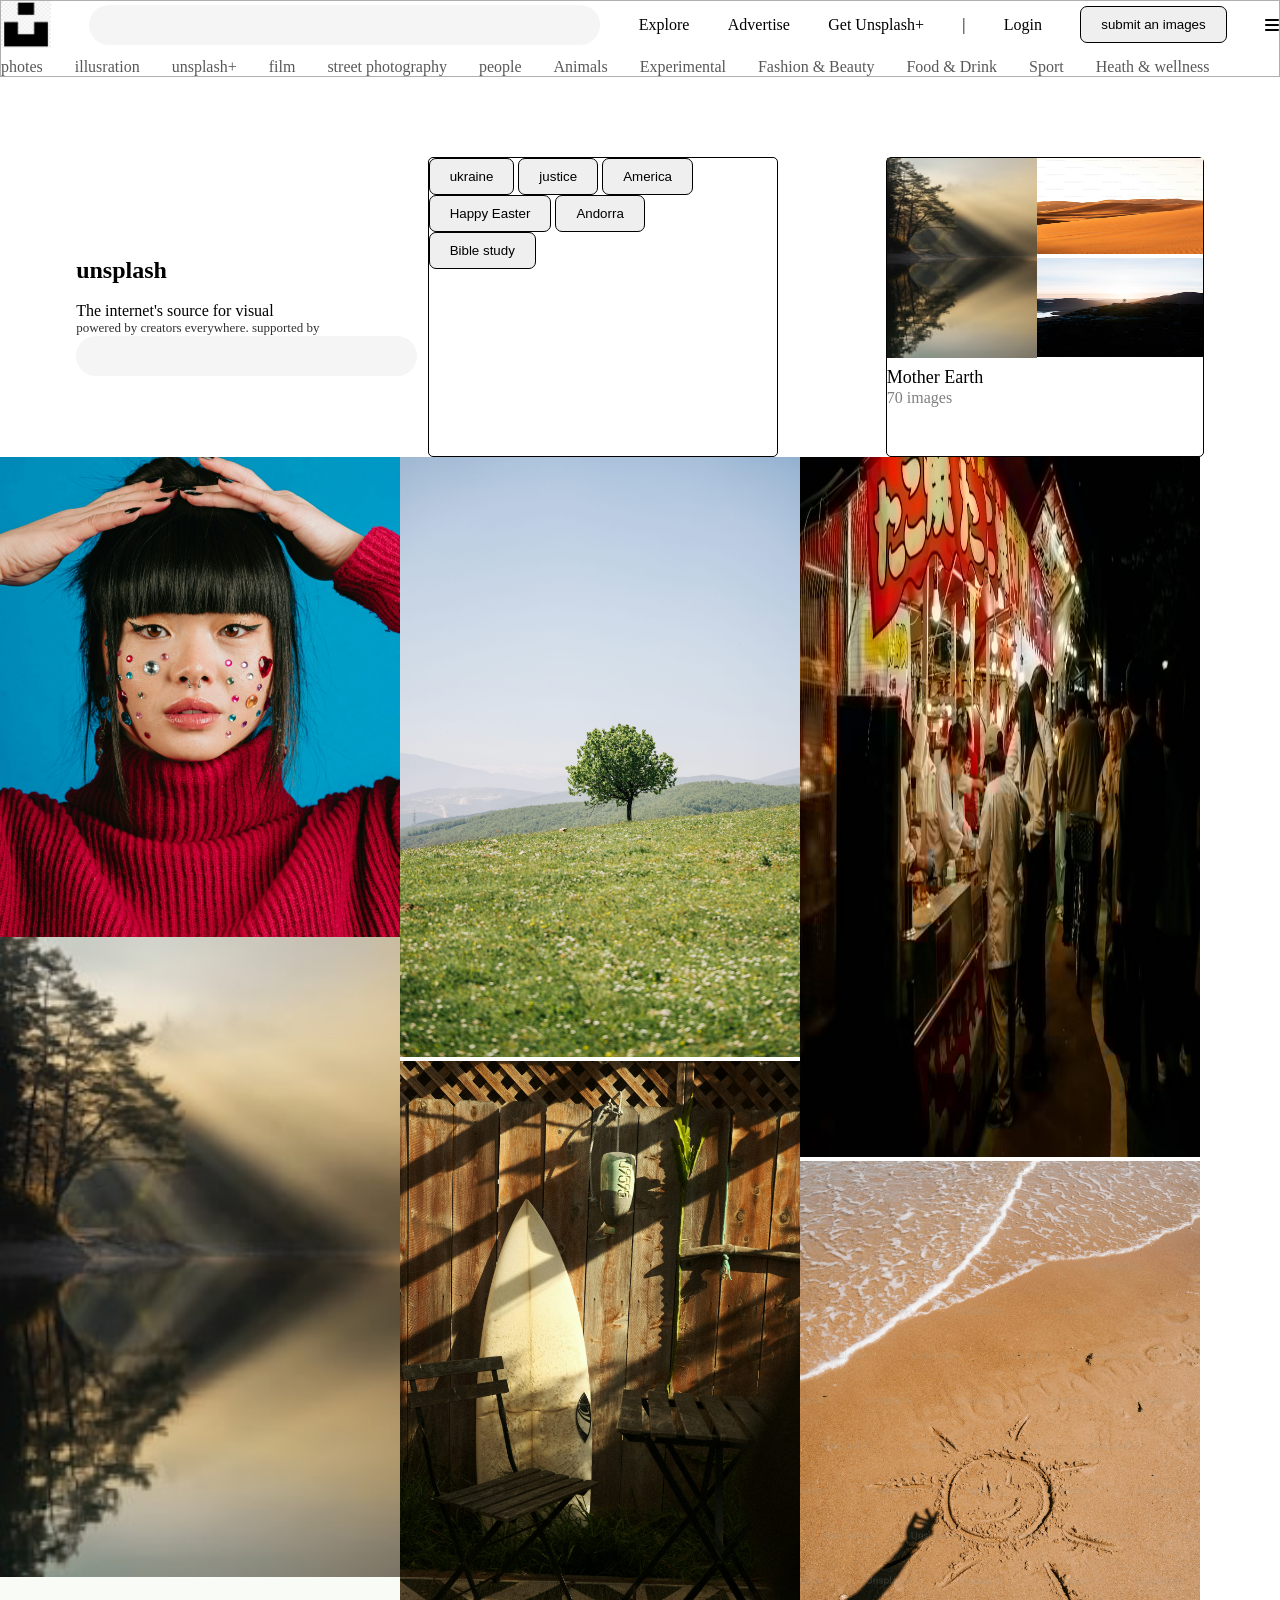
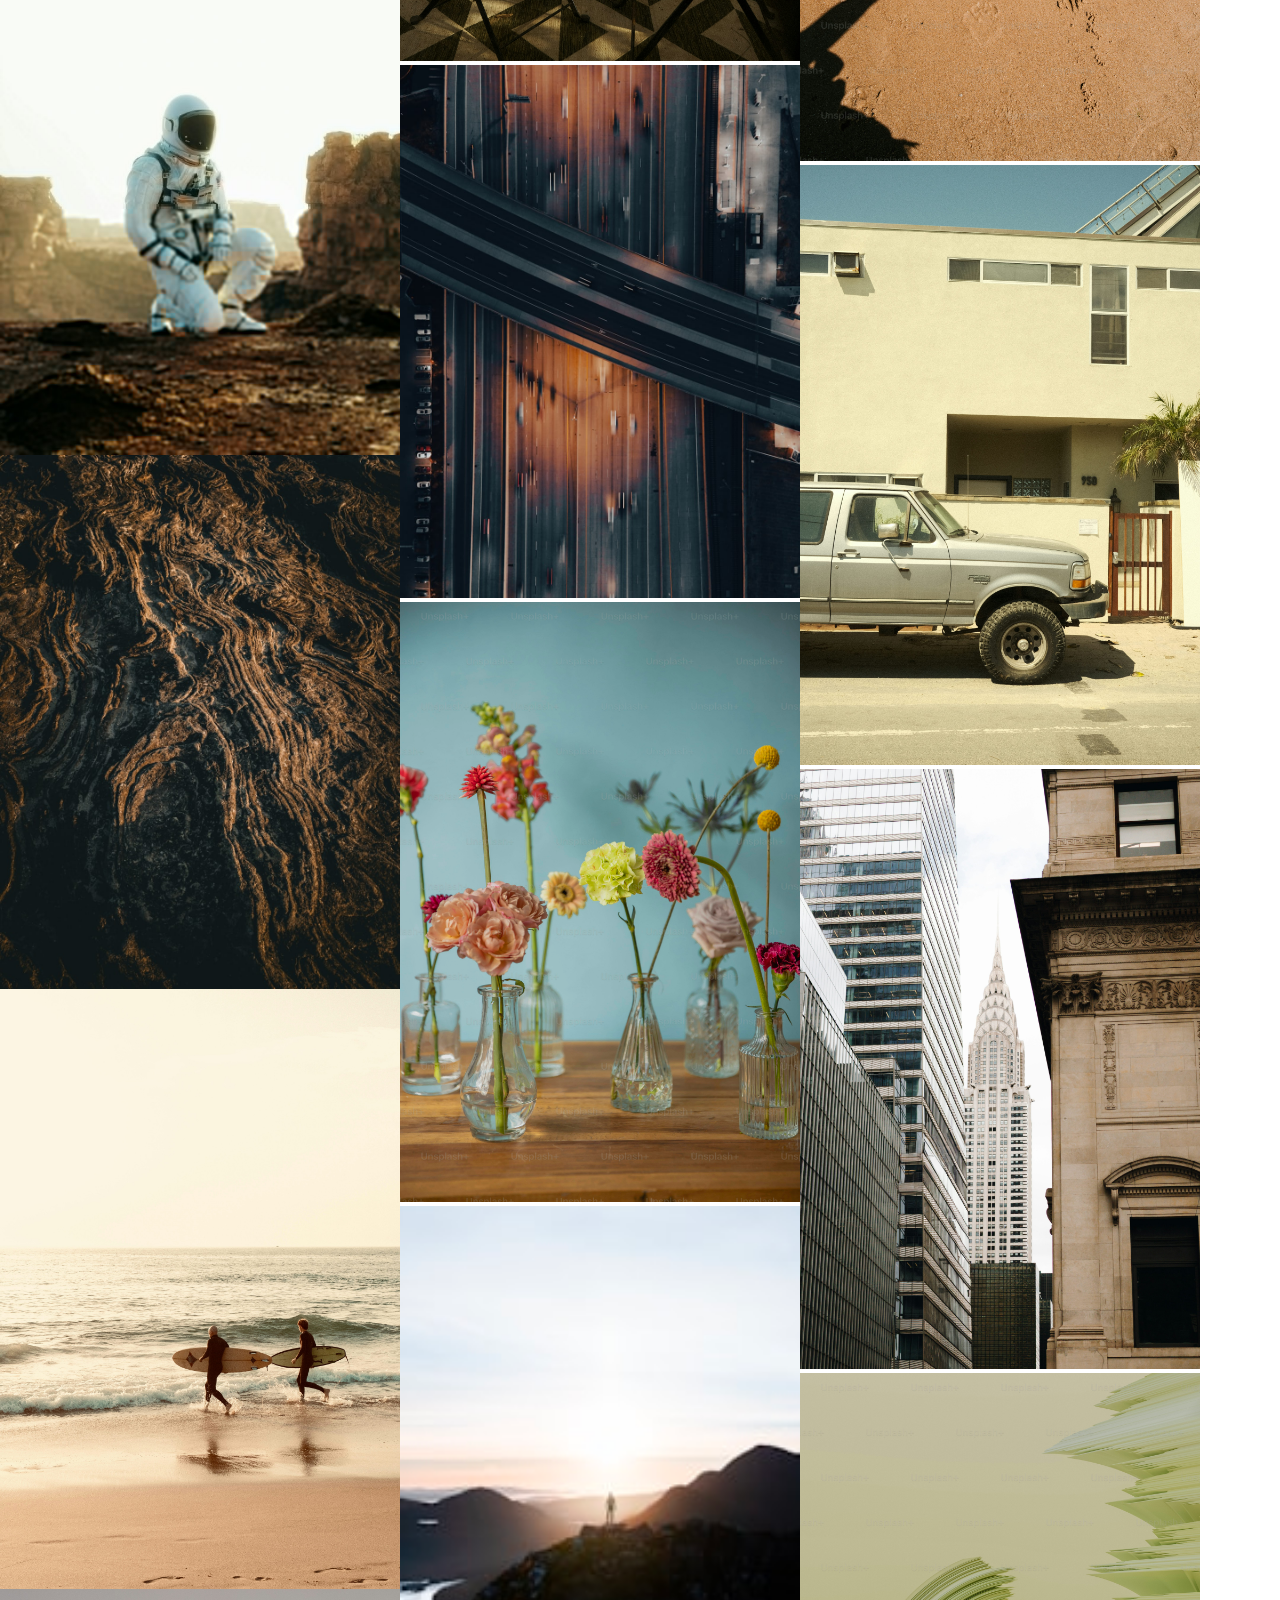
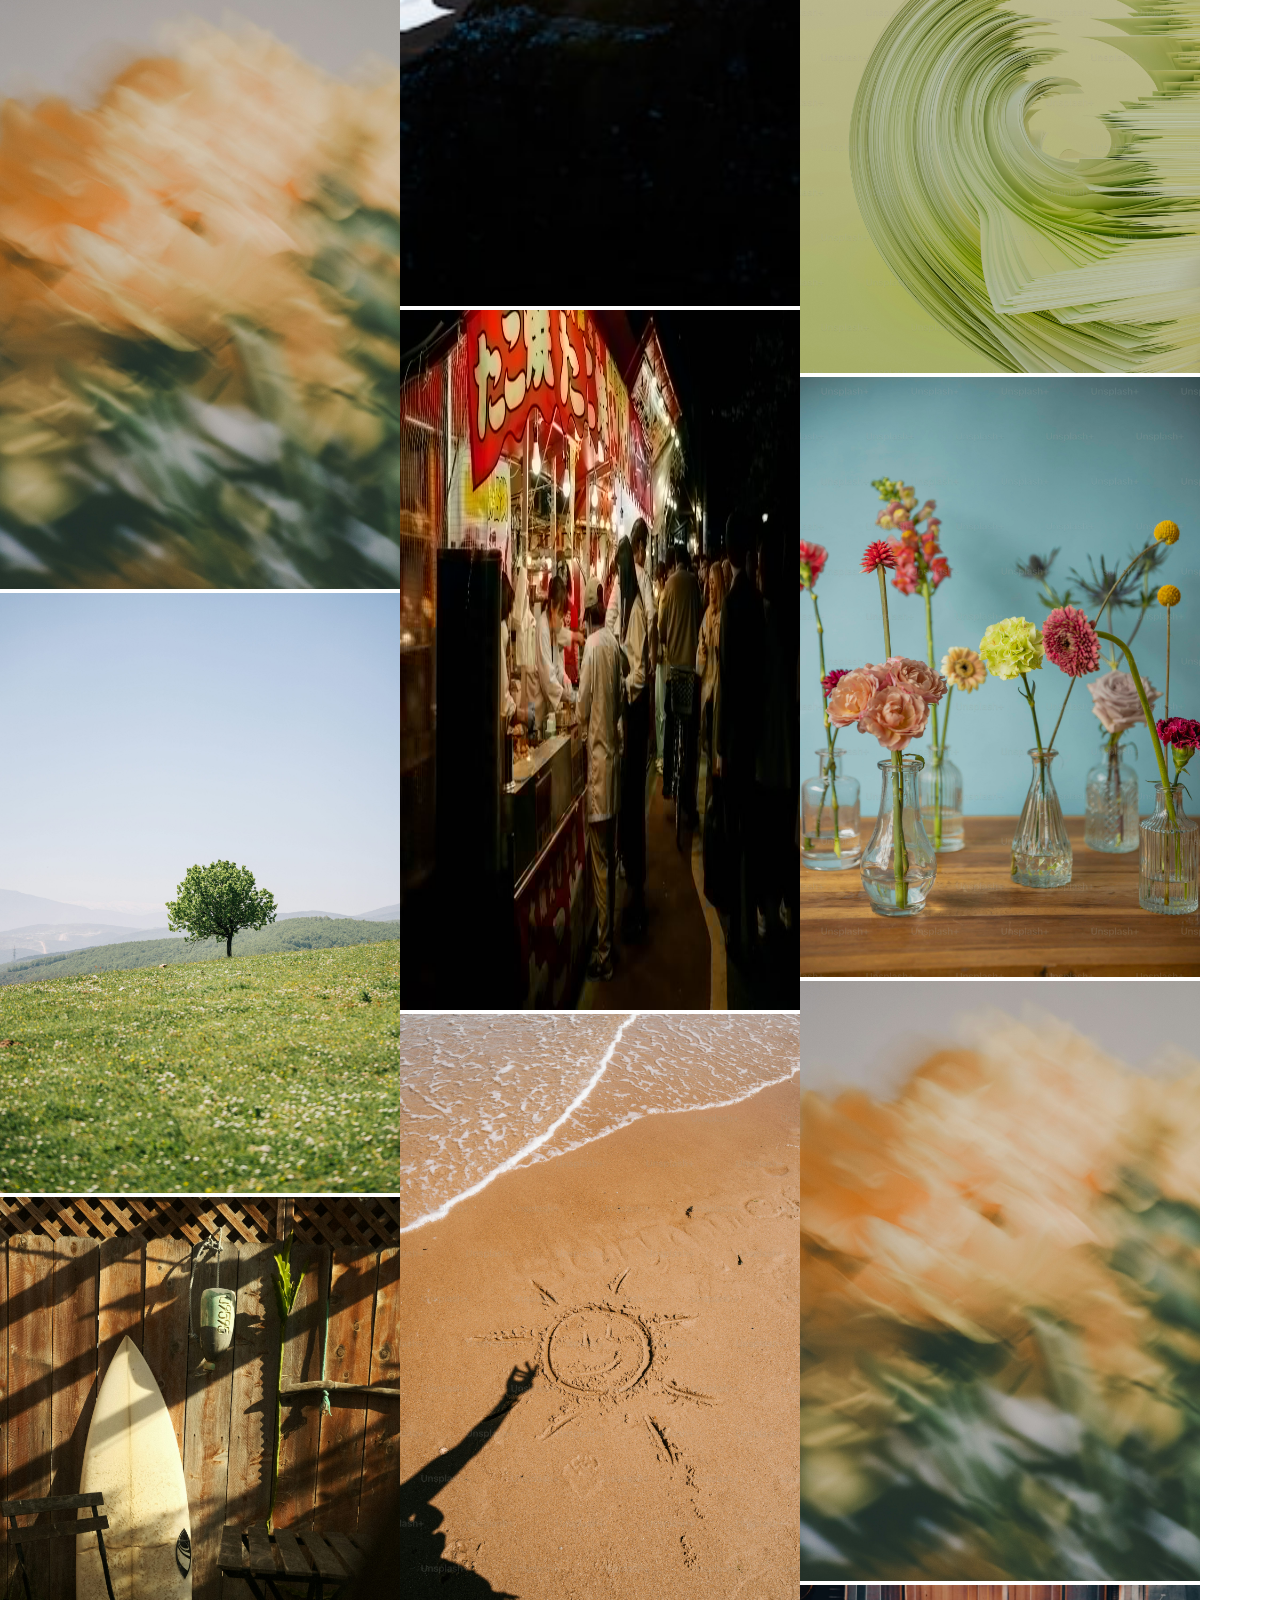
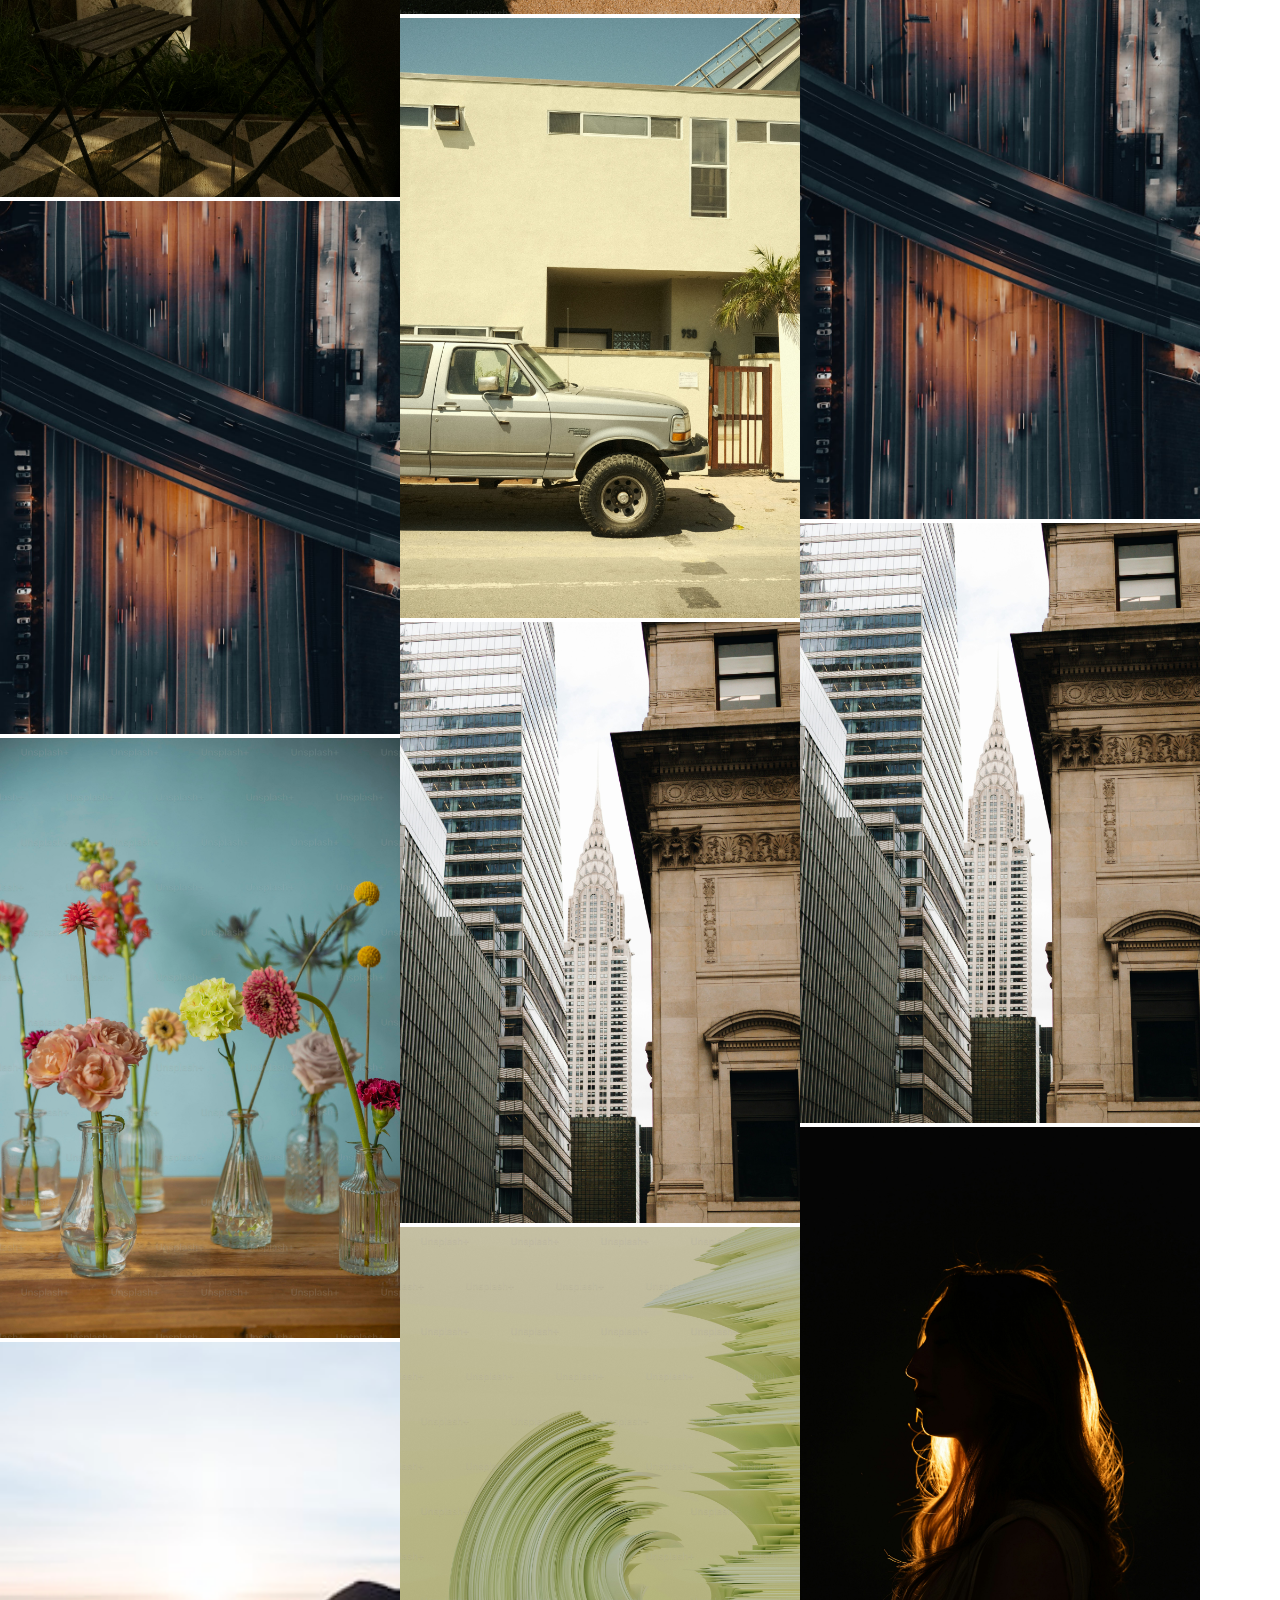
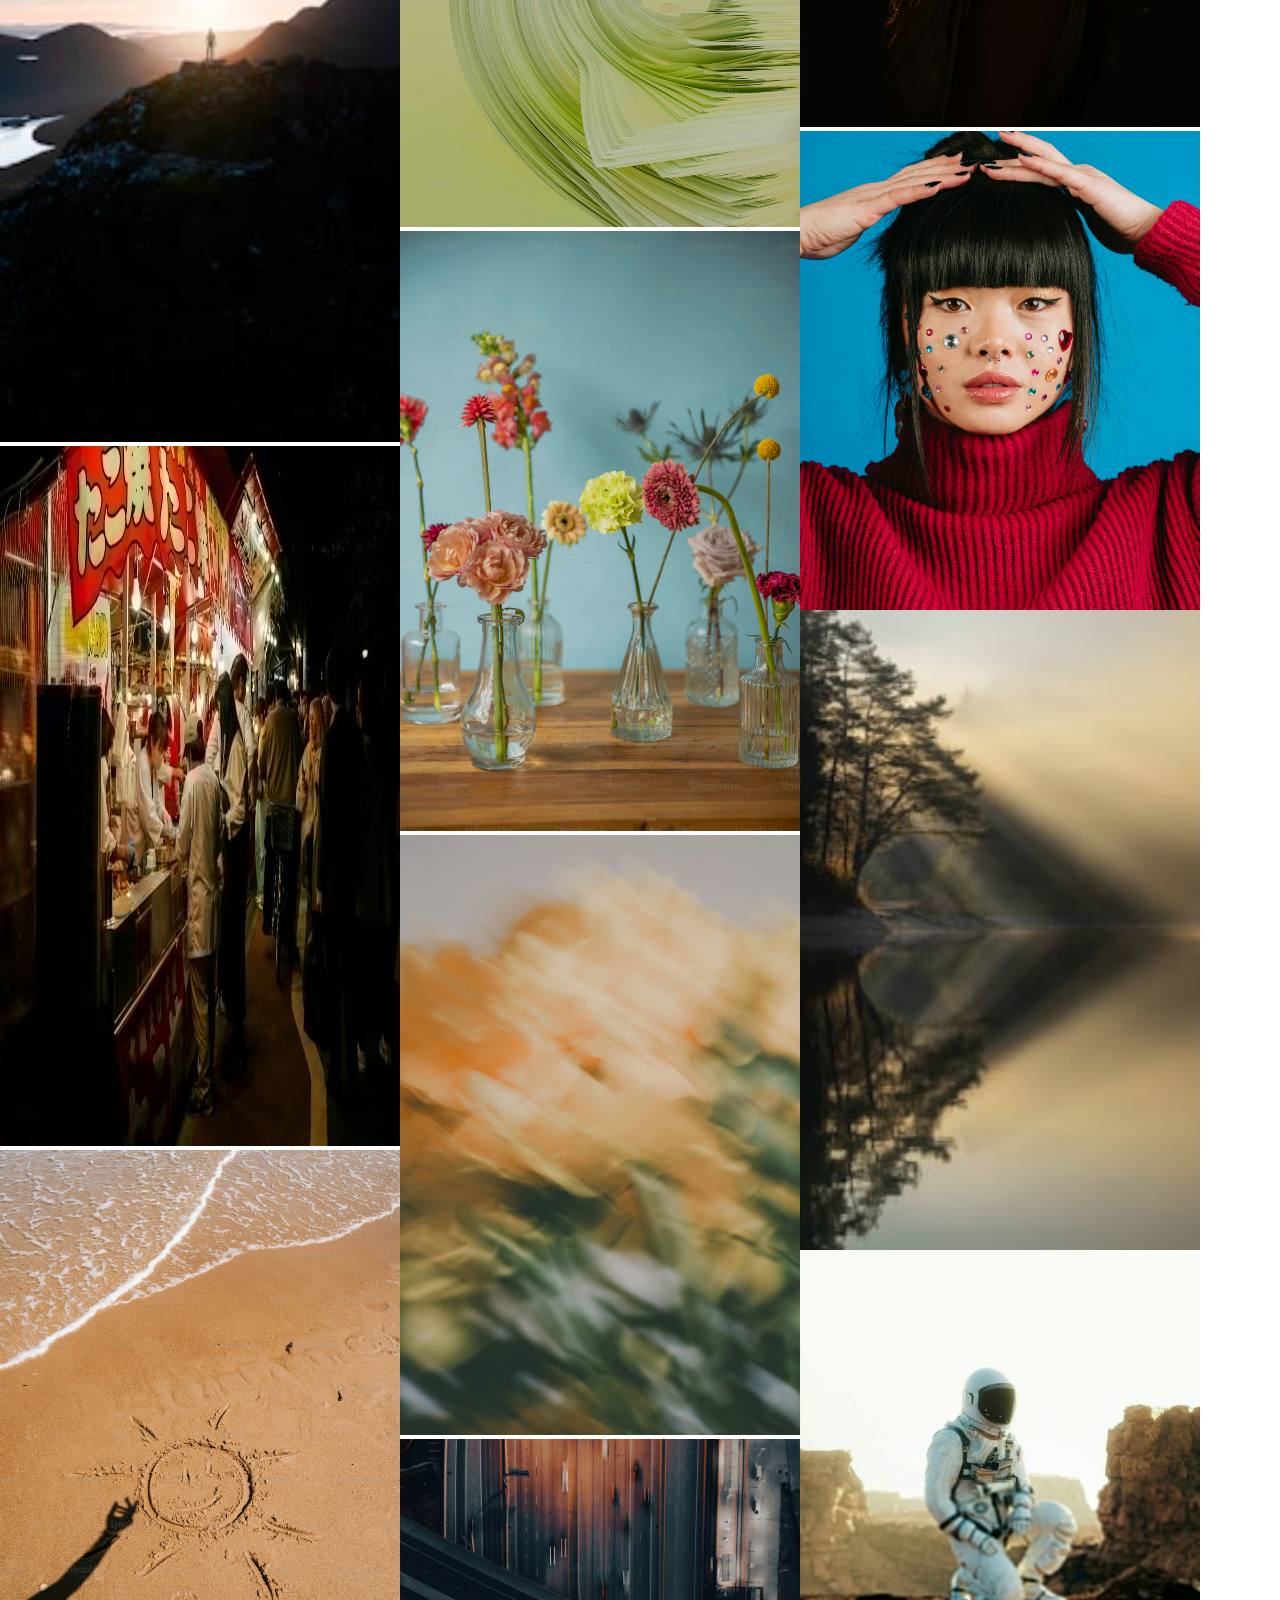
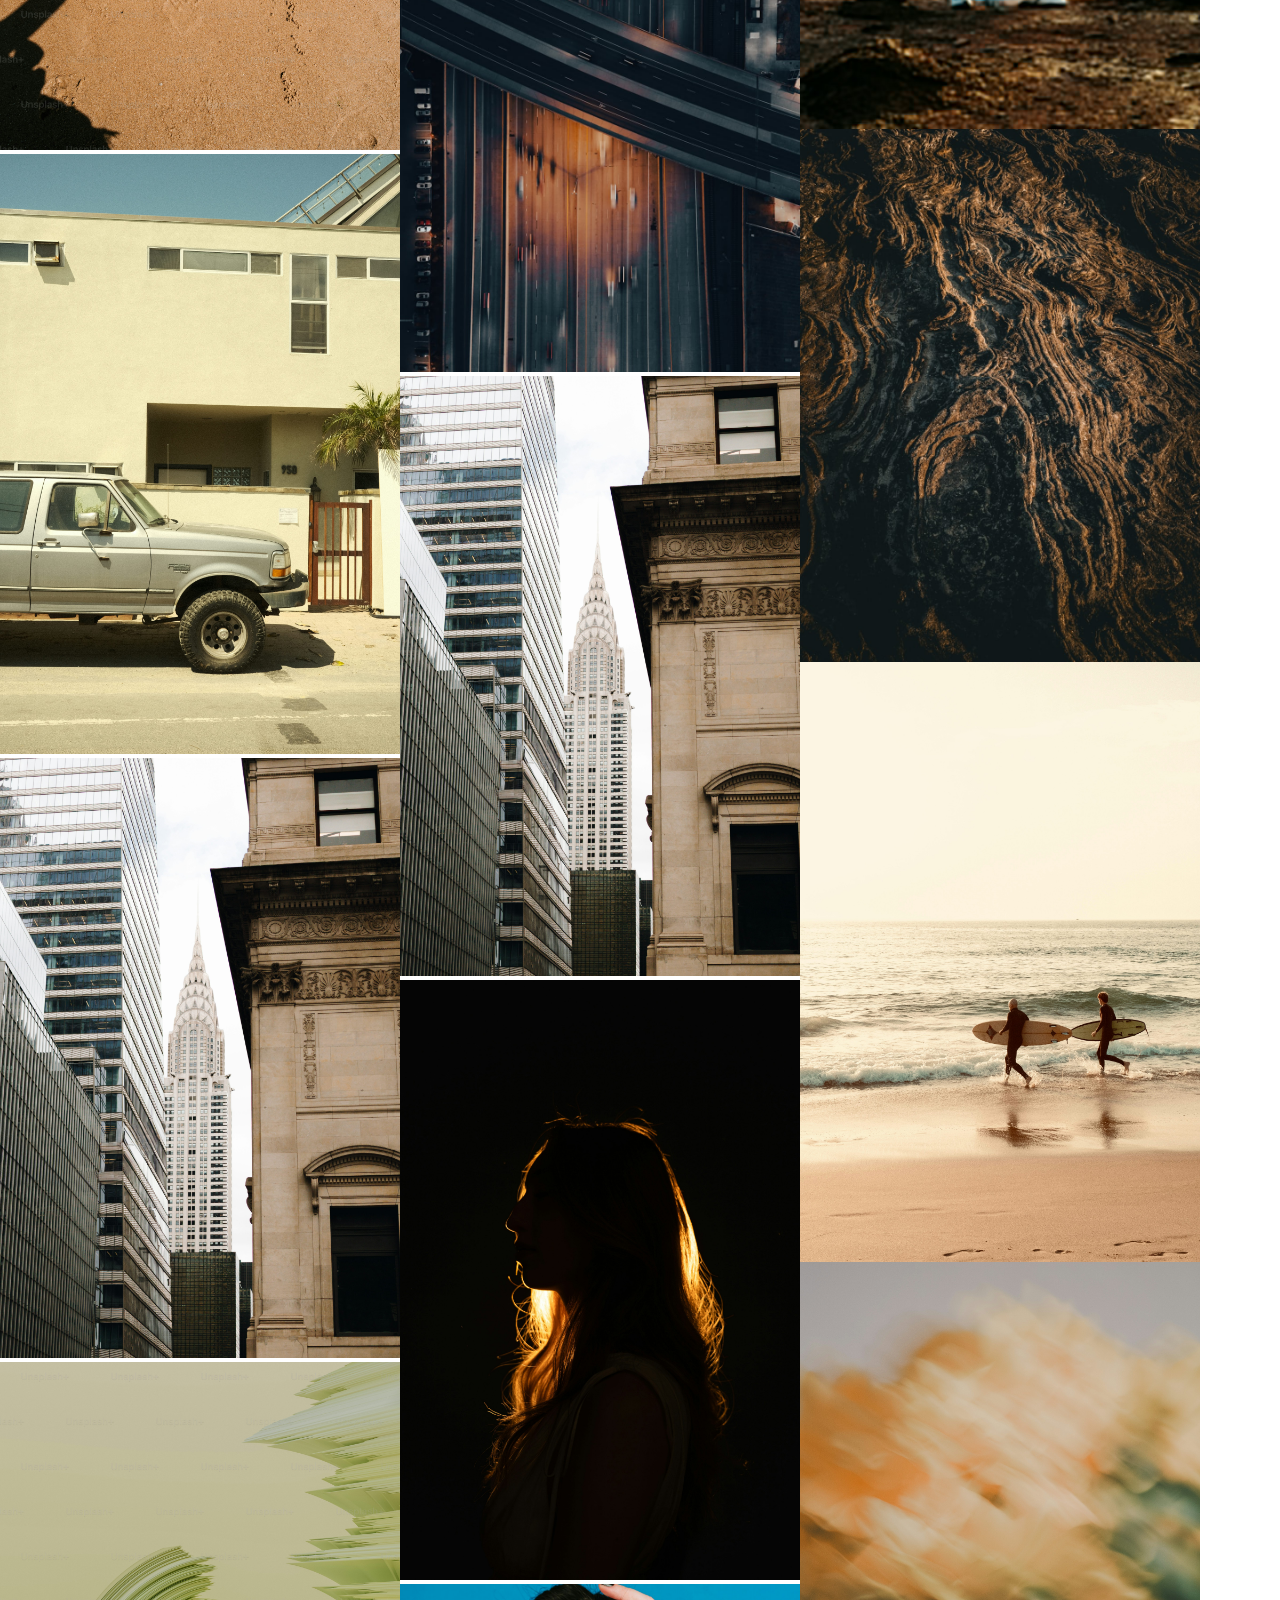
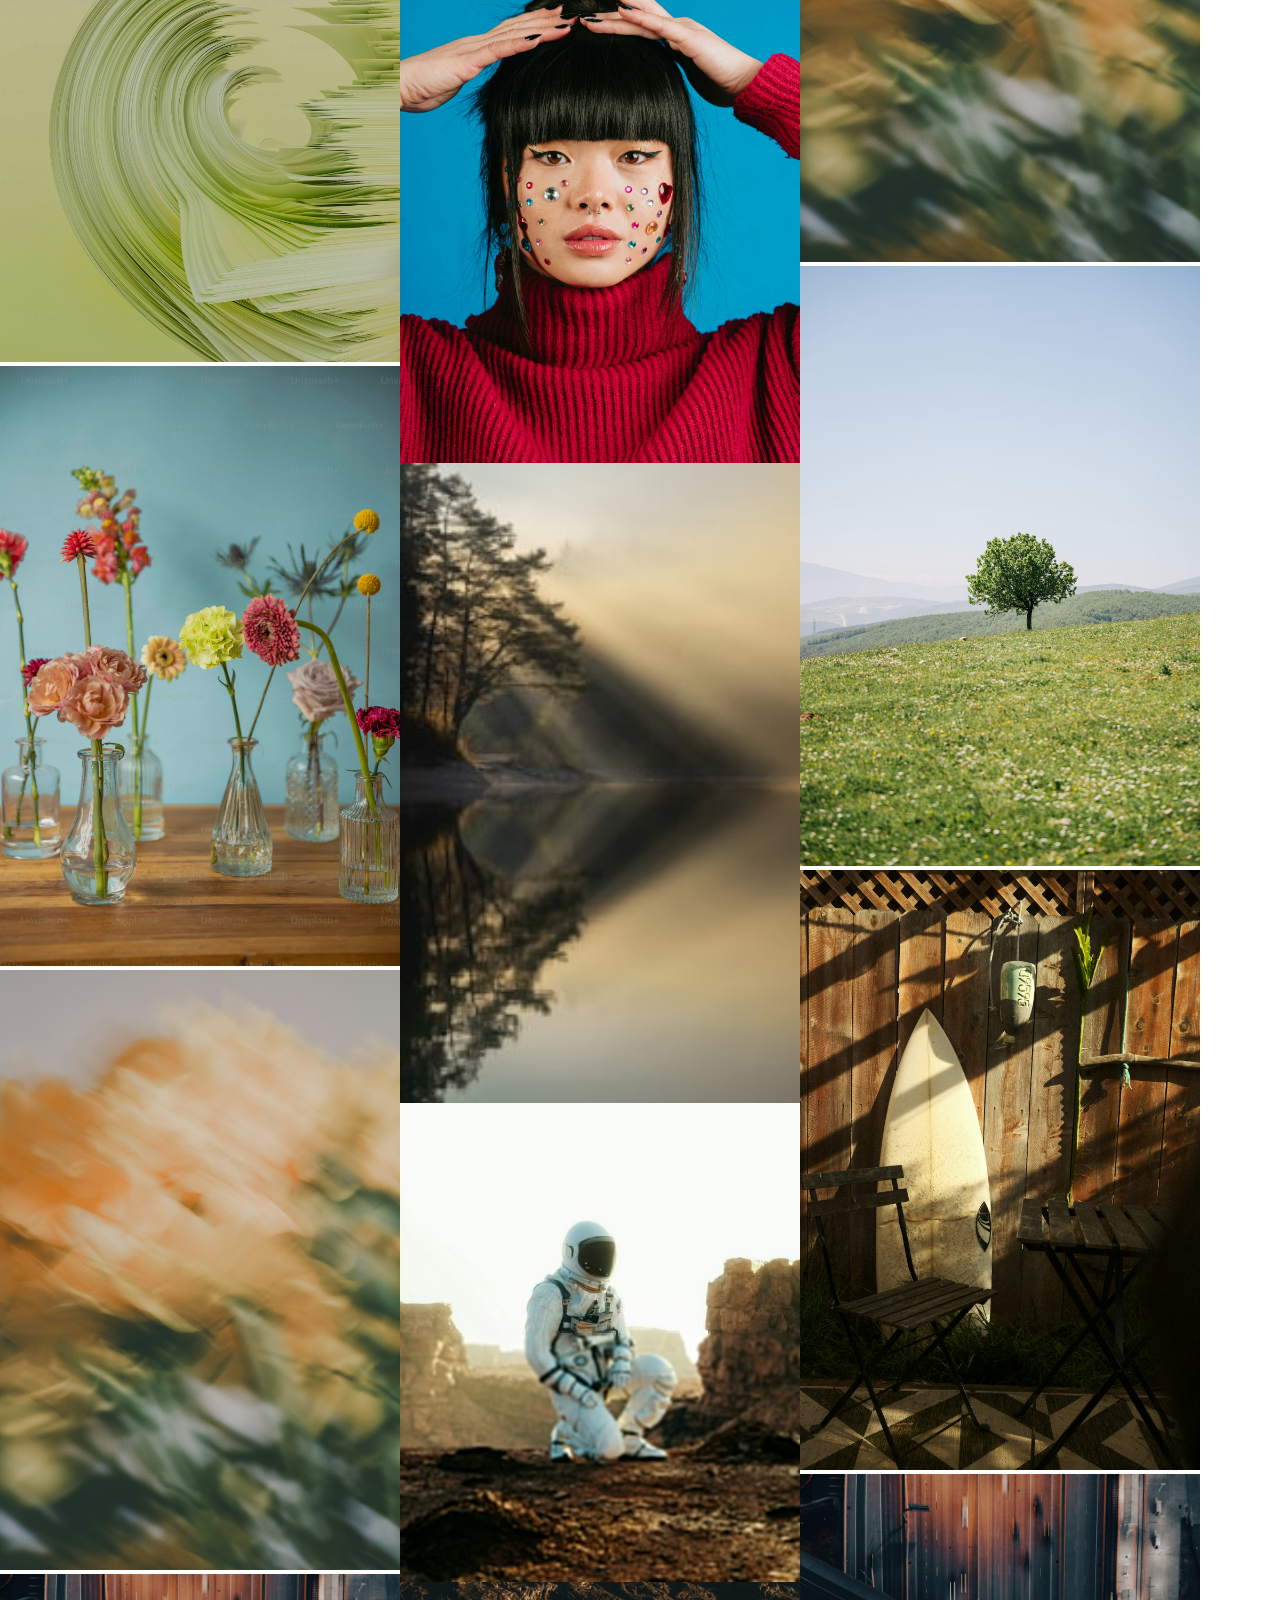
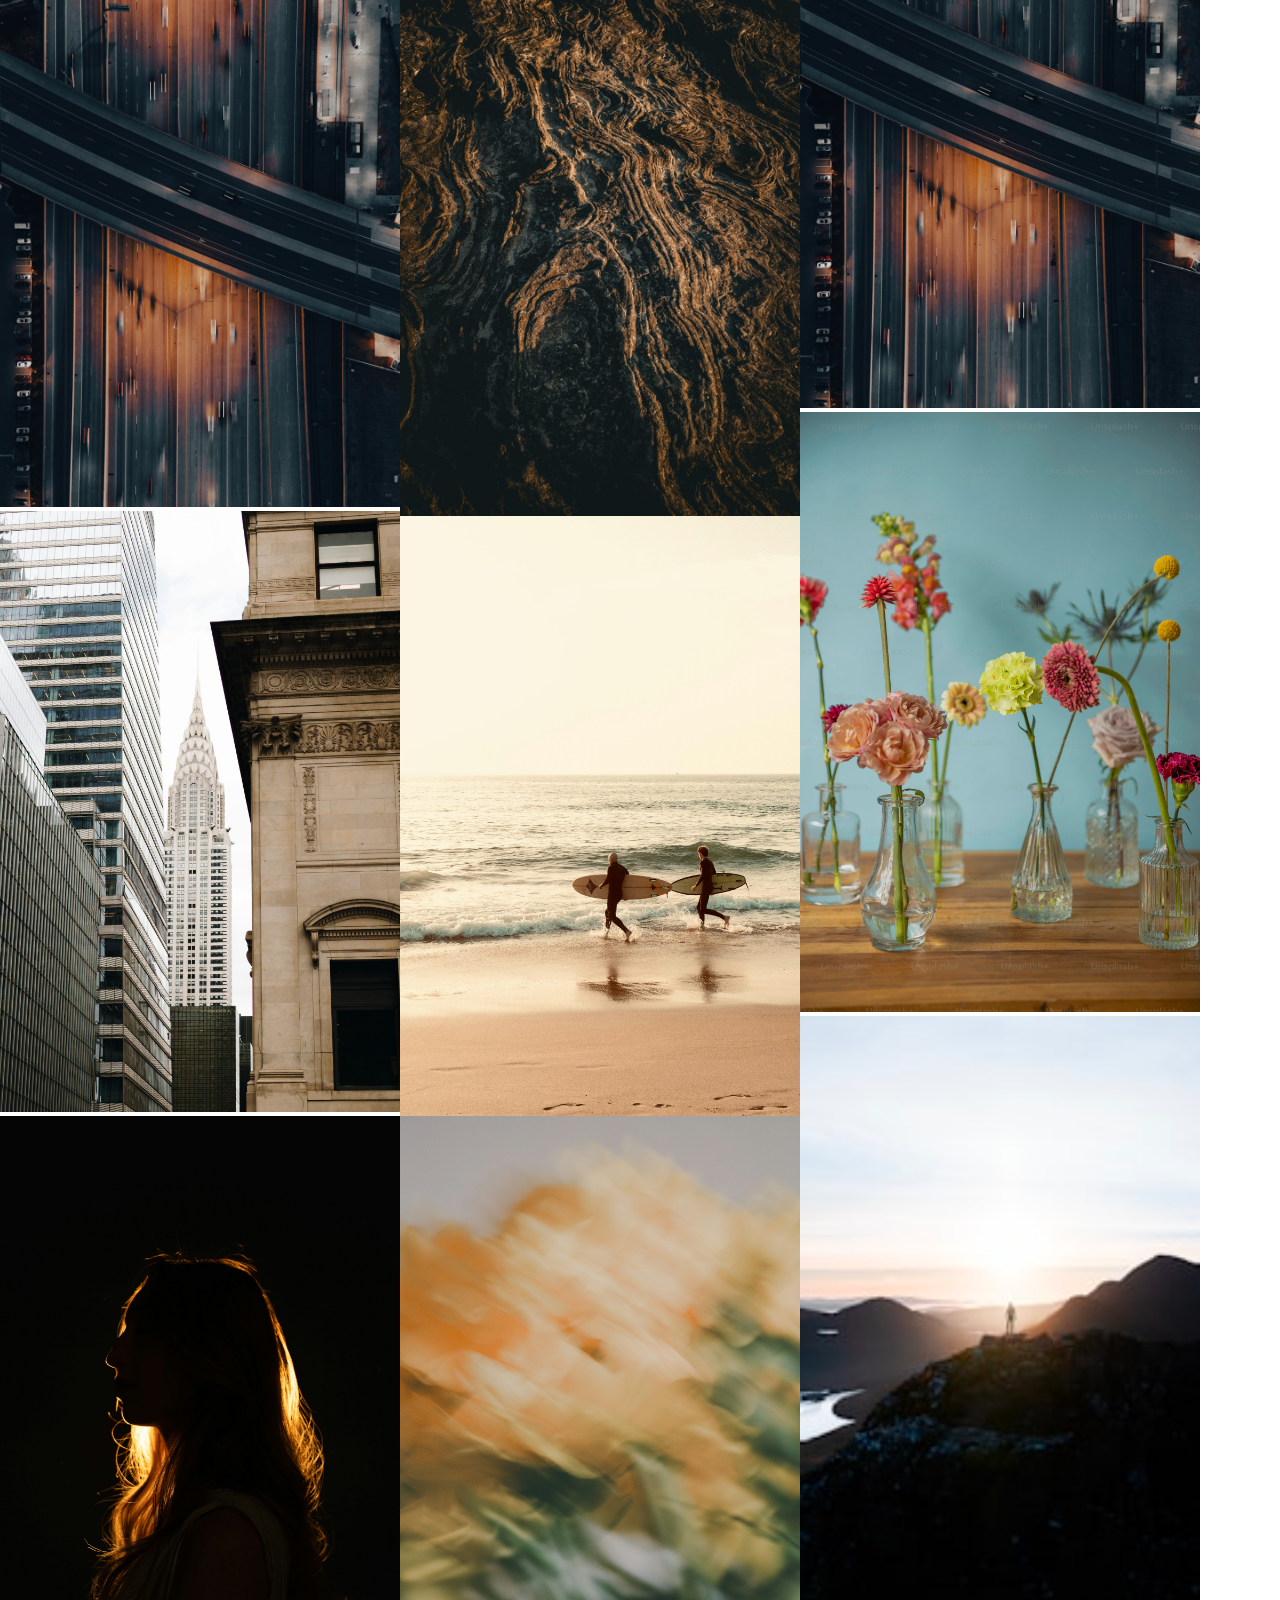
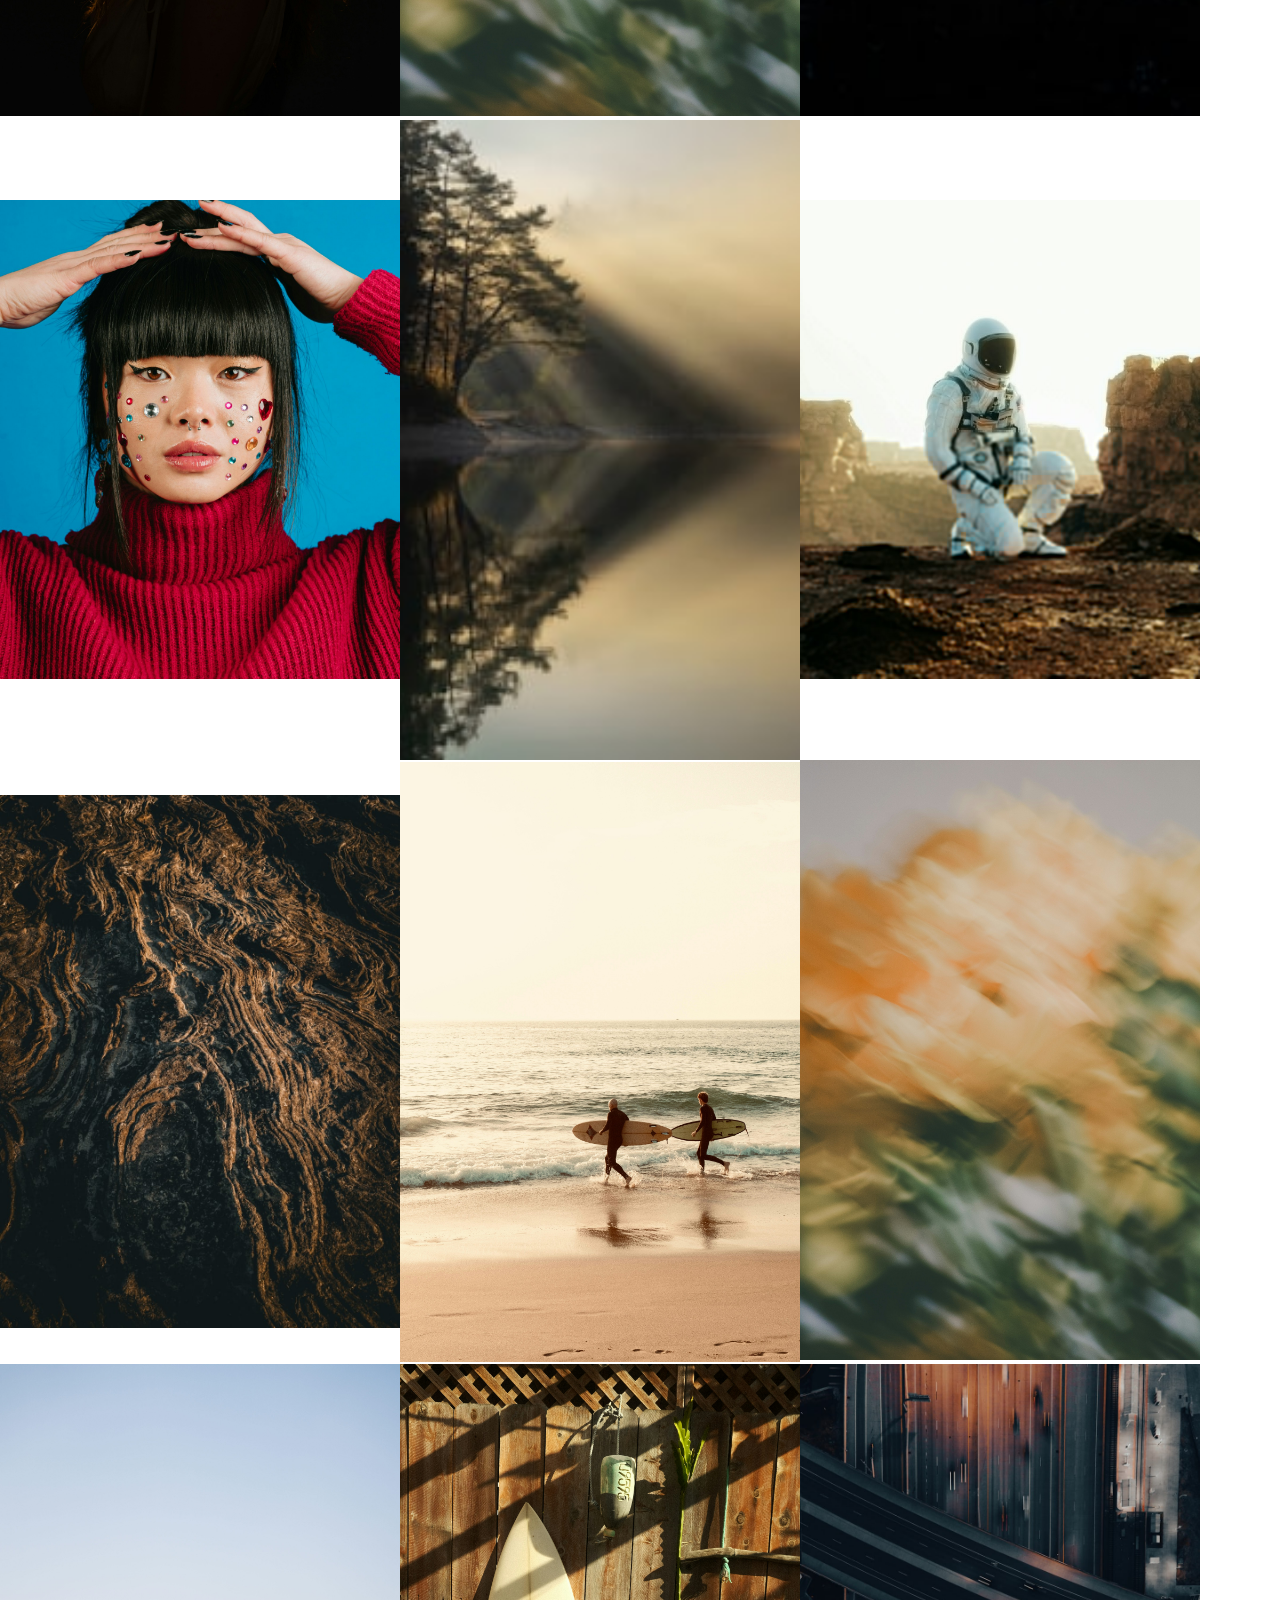
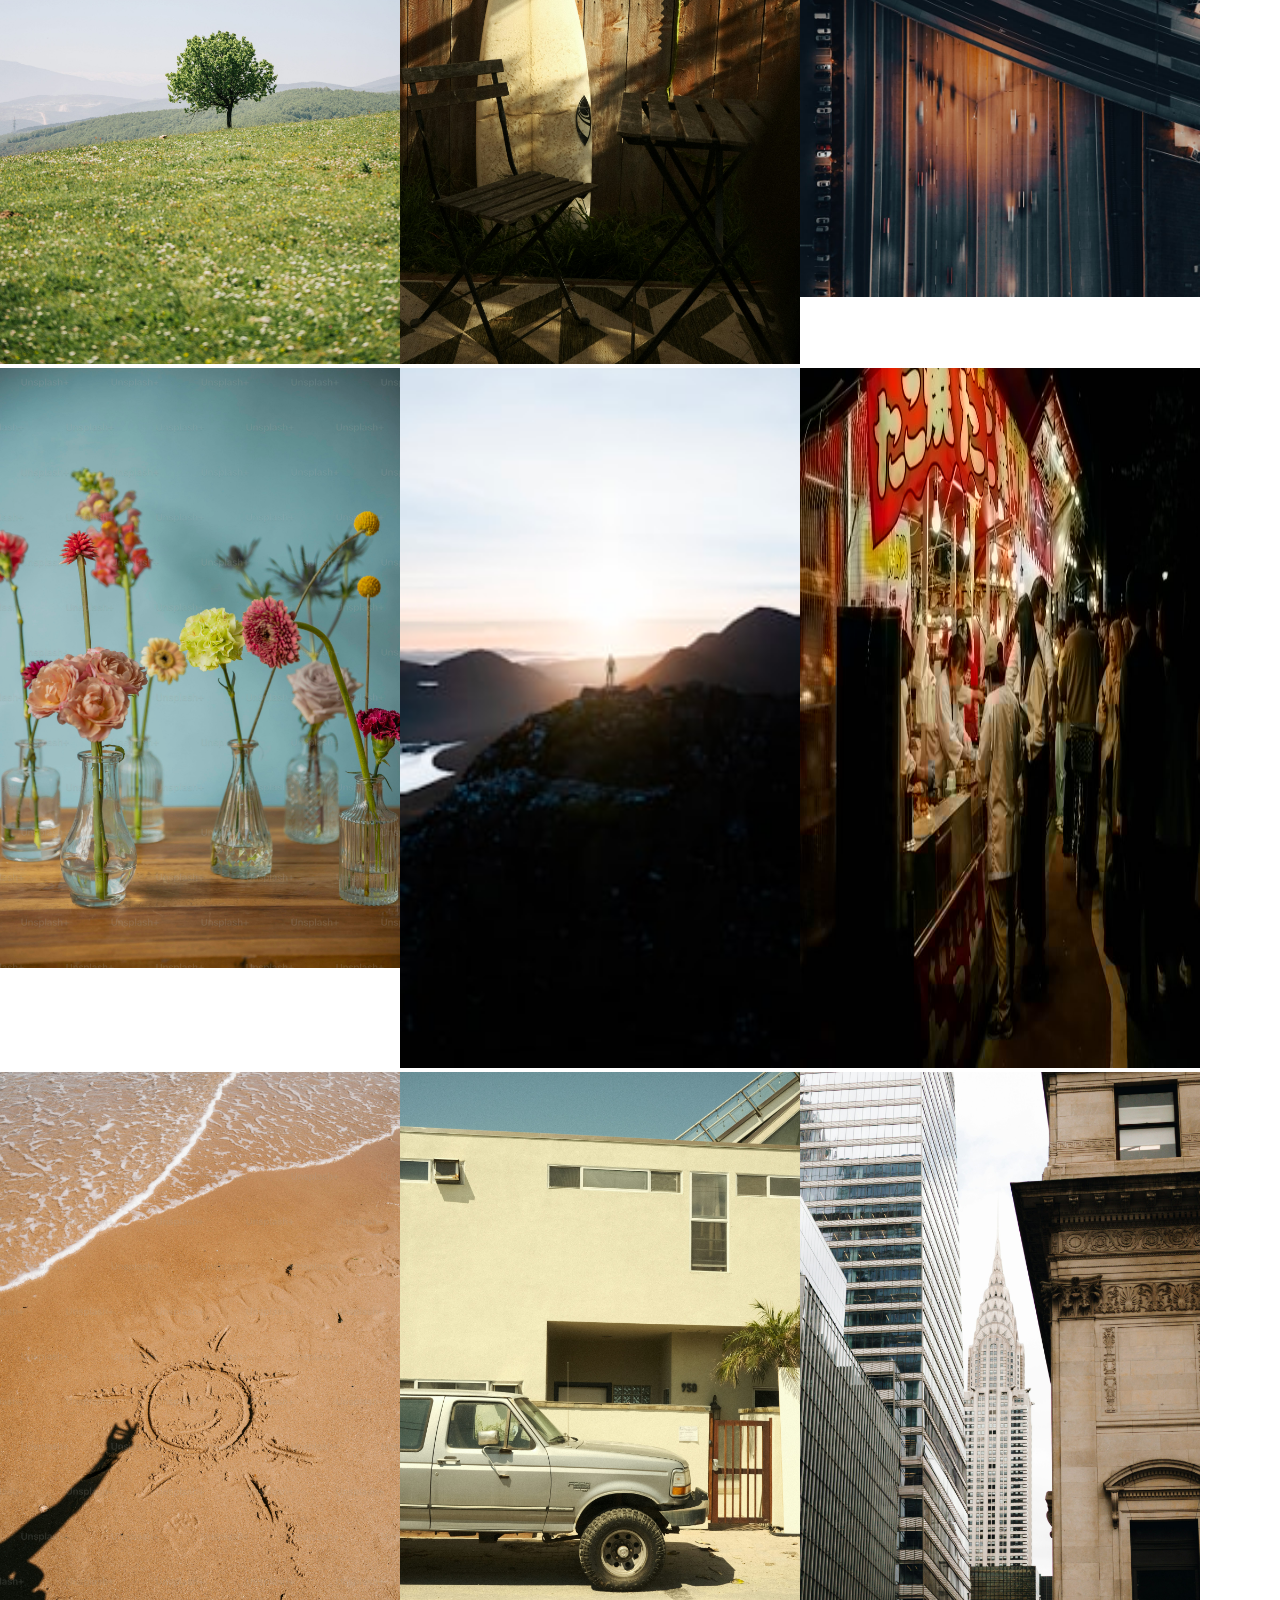
==== index.html @ 8be282ef "first commit" ====
<!DOCTYPE html>
<html lang="en">

<head>
    <meta charset="UTF-8">
    <meta name="viewport" content="width=device-width, initial-scale=1.0">
    <title>Document</title>
    <link rel="stylesheet" href="./style.css">
    <link rel="stylesheet" href="https://cdnjs.cloudflare.com/ajax/libs/font-awesome/6.7.2/css/all.min.css"
        integrity="sha512-Evv84Mr4kqVGRNSgIGL/F/aIDqQb7xQ2vcrdIwxfjThSH8CSR7PBEakCr51Ck+w+/U6swU2Im1vVX0SVk9ABhg=="
        crossorigin="anonymous" referrerpolicy="no-referrer" />


</head>

<body>
    <header>
        <nav class="nav-1">
            <img src="./image/logo unsplashed2.png" style="width: 50px;" alt="">
            <input type="text">
            <li><a href="">Explore</a></li>
            <li><a href="">Advertise</a></li>
            <li><a href="">Get Unsplash+</a></li> |
            <li><a href="./otherhtmlpages/login.html">Login</a></li>
            <button class="btn"><a href="./otherhtmlpages/submit.html">submit an images</a></button>
            <i class="fa-solid fa-bars"></i>
            </ul>


        </nav>
        <div class="nav-2">
            <li><a href="">photes</a></li>
            <li><a href="./otherhtmlpages/illustration.html">illusration</a></li>
            <li><a href="">unsplash+</a></li>
            <li><a href="">film</a></li>
            <li><a href="">street photography</a></li>
            <li><a href="">people</a></li>
            <li><a href="">Animals</a></li>
            <li><a href="">Experimental</a></li>
            <li><a href="">Fashion & Beauty</a></li>
            <li><a href="">Food & Drink</a></li>
            <li><a href="">Sport</a></li>
            <li><a href="">Heath & wellness</a></li>

        </div>
    </header>

    <section class="hero-sect">
        <div class="card card1">
            <h1>unsplash</h1> <br>
            The internet's source for visual <br>
            <h5> powered by creators everywhere. supported by</h5>
            <input type="text" style="width: 140%; height: 40px;;">
        </div>
        <div class="card card2">

            <button> <a href="">ukraine</a>
            </button>

            <button><a href="">justice</a>
            </button>
            <button><a href="">America</a>
            </button>
            <br>

            <button> <a href="">Happy Easter</a></button>

            <button><a href="">Andorra</a></button>
            <br>

            <button><a href=""><a href=""> Bible study</a></a></button>


        </div>
        <div class="card card3">
            <div class="loo">
                <div class="img2">
                    <img src="./image/img2.jpeg" height="200px" width="150px" alt="">
                </div>
                <div class="img3">
                    <img src="./image/img1.jpeg" width="166px" height="96px" alt="">
                    <br>
                    <img src="./image/img3.jpeg" width="166px" height="99px" alt="">
                </div>
            </div>
            <h1><a href="">Mother Earth</a></h1>
            <a href="">70 images</a>

        </div>

    </section>
    <div class="deer">
        <div>
            <div class="car">
                <img src="./image/module-03-v2 (1) - Copy.jpg" width="400px" alt="">
            </div>
            <div class="car">
                <img src="./image/img2.jpeg" width="400px" alt="">
            </div>
            <div class="car"> 
                <img src="./image/module-01-v2 (1).jpg - Copy.crdownload"  width="400PX">
            </div>
            <div class="car">
                <img src="./image/photo-1699348107127-966a9814745c.jpeg" width="400PX" alt="">
            </div>
            <div class="car">
                <img src="./image/house/photo-1745594151310-d771b97211cc.jpeg" width="400PX" alt="">
            </div>
            <div>
                <img src="./image/house/photo-1744219792921-a74da6141822.jpeg" width="400px" alt="">
            </div>
            <div>
                <img src="./image/house/photo-1745500415839-503883982264.jpeg" width="400px" alt="">
            </div>
            <div>
                <img src="./image/house/photo-1745800227130-f61ca9d6bcb1.jpeg" width="400px" alt="">
            </div>
            <div>
                <img src="./image/photo-1745714545003-60a2ae7d8744.jpeg" width="400px" alt="">
            </div>
            <div>
                <img src="./image/premium_photo-1678116083971-d578dcb0e590.jpeg" width="400px" alt="">
            </div>
            <div>
                <img src="./image/img3.jpeg" width="400px" height="700px" alt="">
            </div>
            <div> <img src="./image/photo-1745666890553-68a1098c51ae (1).jpeg - Copy.crdownload" width="400px" height="700px" alt="">
            </div>
            <div>
                <img src="./image/house/premium_photo-1721762404832-90d1beb71c81.jpeg" width="400px" alt="">
            </div>
            <div>
                <img src="./image/house/photo-1745800227135-039f44b9dcf2.jpeg" width="400px" alt="">
            </div>
            <div>
                <img src="./image/house/photo-1745428847642-34364849140e.jpeg" width="400px" alt="">
            </div>
            <div>
                <img src="./image/house/premium_photo-1672582776474-fc85ebaa1b73.jpeg" width="400px" alt="">
            </div>
            <div>
                <img src="./image/house/premium_photo-1678116083971-d578dcb0e590.jpeg" width="400px">
            </div>
            <div>
                <img src="./image/house/photo-1744219792921-a74da6141822.jpeg" width="400px" alt="">
            </div>
            <div> 
                <img src="./image/photo-1745714545003-60a2ae7d8744.jpeg" width="400px" alt="">
            </div>
            <div>
                <img src="./image/house/photo-1745428847642-34364849140e.jpeg" width="400px" alt="">
            </div>
            <div>
                <img src="./image/house/photo-1745870297558-367a83462926.jpeg" width="400px" alt="">
            </div>

        </div>
        <div>
           
            <div>
                <img src="./image/house/photo-1745500415839-503883982264.jpeg" width="400px" alt="">
            </div>
            <div>
                <img src="./image/house/photo-1745800227130-f61ca9d6bcb1.jpeg" width="400px" alt="">
            </div>
            <div>
                <img src="./image/photo-1745714545003-60a2ae7d8744.jpeg" width="400px" alt="">
            </div>
            <div>
                <img src="./image/premium_photo-1678116083971-d578dcb0e590.jpeg" width="400px" alt="">
            </div>
            <div>
                <img src="./image/img3.jpeg" width="400px" height="700px" alt="">
            </div>
            <div> <img src="./image/photo-1745666890553-68a1098c51ae (1).jpeg - Copy.crdownload" width="400px" height="700px" alt="">
            </div>
            <div>
                <img src="./image/house/premium_photo-1721762404832-90d1beb71c81.jpeg" width="400px" alt="">
            </div>
            <div>
                <img src="./image/house/photo-1745800227135-039f44b9dcf2.jpeg" width="400px" alt="">
            </div>
            <div>
                <img src="./image/house/photo-1745428847642-34364849140e.jpeg" width="400px" alt="">
            </div>
            <div>
                <img src="./image/house/premium_photo-1672582776474-fc85ebaa1b73.jpeg" width="400px" alt="">
            </div>
            <div>
                <img src="./image/house/premium_photo-1678116083971-d578dcb0e590.jpeg" width="400px">
            </div>
            <div>
                <img src="./image/house/photo-1744219792921-a74da6141822.jpeg" width="400px" alt="">
            </div>
            <div> 
                <img src="./image/photo-1745714545003-60a2ae7d8744.jpeg" width="400px" alt="">
            </div>
            <div>
                <img src="./image/house/photo-1745428847642-34364849140e.jpeg" width="400px" alt="">
            </div>
            <div>
                <img src="./image/house/photo-1745870297558-367a83462926.jpeg" width="400px" alt="">
            </div>
            <div class="car">
                <img src="./image/module-03-v2 (1) - Copy.jpg" width="400px" alt="">
            </div>
            <div class="car">
                <img src="./image/img2.jpeg" width="400px" alt="">
            </div>
            <div class="car"> 
                <img src="./image/module-01-v2 (1).jpg - Copy.crdownload"  width="400PX">
            </div>
            <div class="car">
                <img src="./image/photo-1699348107127-966a9814745c.jpeg" width="400PX" alt="">
            </div>
            <div class="car">
                <img src="./image/house/photo-1745594151310-d771b97211cc.jpeg" width="400PX" alt="">
            </div>
            <div>
                <img src="./image/house/photo-1744219792921-a74da6141822.jpeg" width="400px" alt="">
            </div>

        </div>
        <div>
            <div> <img src="./image/photo-1745666890553-68a1098c51ae (1).jpeg - Copy.crdownload" width="400px" height="700px" alt="">
            </div>
            <div>
                <img src="./image/house/premium_photo-1721762404832-90d1beb71c81.jpeg" width="400px" alt="">
            </div>
            <div>
                <img src="./image/house/photo-1745800227135-039f44b9dcf2.jpeg" width="400px" alt="">
            </div>
            <div>
                <img src="./image/house/photo-1745428847642-34364849140e.jpeg" width="400px" alt="">
            </div>
            <div>
                <img src="./image/house/premium_photo-1672582776474-fc85ebaa1b73.jpeg" width="400px" alt="">
            </div>
            <div>
                <img src="./image/house/premium_photo-1678116083971-d578dcb0e590.jpeg" width="400px">
            </div>
            <div>
                <img src="./image/house/photo-1744219792921-a74da6141822.jpeg" width="400px" alt="">
            </div>
            <div> 
                <img src="./image/photo-1745714545003-60a2ae7d8744.jpeg" width="400px" alt="">
            </div>
            <div>
                <img src="./image/house/photo-1745428847642-34364849140e.jpeg" width="400px" alt="">
            </div>
            <div>
                <img src="./image/house/photo-1745870297558-367a83462926.jpeg" width="400px" alt="">
            </div>
            <div class="car">
                <img src="./image/module-03-v2 (1) - Copy.jpg" width="400px" alt="">
            </div>
            <div class="car">
                <img src="./image/img2.jpeg" width="400px" alt="">
            </div>
            <div class="car"> 
                <img src="./image/module-01-v2 (1).jpg - Copy.crdownload"  width="400PX">
            </div>
            <div class="car">
                <img src="./image/photo-1699348107127-966a9814745c.jpeg" width="400PX" alt="">
            </div>
            <div class="car">
                <img src="./image/house/photo-1745594151310-d771b97211cc.jpeg" width="400PX" alt="">
            </div>
            <div>
                <img src="./image/house/photo-1744219792921-a74da6141822.jpeg" width="400px" alt="">
            </div>
            <div>
                <img src="./image/house/photo-1745500415839-503883982264.jpeg" width="400px" alt="">
            </div>
            <div>
                <img src="./image/house/photo-1745800227130-f61ca9d6bcb1.jpeg" width="400px" alt="">
            </div>
            <div>
                <img src="./image/photo-1745714545003-60a2ae7d8744.jpeg" width="400px" alt="">
            </div>
            <div>
                <img src="./image/premium_photo-1678116083971-d578dcb0e590.jpeg" width="400px" alt="">
            </div>
            <div>
                <img src="./image/img3.jpeg" width="400px" height="700px" alt="">
            </div>
           

        </div>
    </div>
    <section class="second-sect">
        <div class="card-grid">
            <div class="img-car">
                <div class="car">
                    <img src="./image/module-03-v2 (1) - Copy.jpg" width="400px" alt="">
                </div>
                <div class="car">
                    <img src="./image/img2.jpeg" width="400px" alt="">
                </div>
                <div class="car"> 
                    <img src="./image/module-01-v2 (1).jpg - Copy.crdownload"  width="400PX">
                </div>
                <div class="car">
                    <img src="./image/photo-1699348107127-966a9814745c.jpeg" width="400PX" alt="">
                </div>
                <div class="car">
                    <img src="./image/house/photo-1745594151310-d771b97211cc.jpeg" width="400PX" alt="">
                </div>
                <div>
                    <img src="./image/house/photo-1744219792921-a74da6141822.jpeg" width="400px" alt="">
                </div>
                <div>
                    <img src="./image/house/photo-1745500415839-503883982264.jpeg" width="400px" alt="">
                </div>
                <div>
                    <img src="./image/house/photo-1745800227130-f61ca9d6bcb1.jpeg" width="400px" alt="">
                </div>
                <div>
                    <img src="./image/photo-1745714545003-60a2ae7d8744.jpeg" width="400px" alt="">
                </div>
                <div>
                    <img src="./image/premium_photo-1678116083971-d578dcb0e590.jpeg" width="400px" alt="">
                </div>
                <div>
                    <img src="./image/img3.jpeg" width="400px" height="700px" alt="">
                </div>
                <div> <img src="./image/photo-1745666890553-68a1098c51ae (1).jpeg - Copy.crdownload" width="400px" height="700px" alt="">
                </div>
                <div>
                    <img src="./image/house/premium_photo-1721762404832-90d1beb71c81.jpeg" width="400px" alt="">
                </div>
                <div>
                    <img src="./image/house/photo-1745800227135-039f44b9dcf2.jpeg" width="400px" alt="">
                </div>
                <div>
                    <img src="./image/house/photo-1745428847642-34364849140e.jpeg" width="400px" alt="">
                </div>
                <div>
                    <img src="./image/house/premium_photo-1672582776474-fc85ebaa1b73.jpeg" width="400px" alt="">
                </div>
                <div>
                    <img src="./image/house/premium_photo-1678116083971-d578dcb0e590.jpeg" width="400px">
                </div>
                <div>
                    <img src="./image/house/photo-1744219792921-a74da6141822.jpeg" width="400px" alt="">
                </div>
                <div> 
                    <img src="./image/photo-1745714545003-60a2ae7d8744.jpeg" width="400px" alt="">
                </div>
                <div>
                    <img src="./image/house/photo-1745428847642-34364849140e.jpeg" width="400px" alt="">
                </div>
                <div>
                    <img src="./image/house/photo-1745870297558-367a83462926.jpeg" width="400px" alt="">
                </div>


            </div>

        </div>

    </section>
    

</body>

</html>
---- style.css ----
* {
    margin: 0;
    padding: 0;
    box-sizing: border-box;
}

.logo {
    width: 100px;
}

header {
    border: thin solid rgba(0, 0, 0, 0.315);
    background-color: white;
    width: 100%;
}

.nav-1 {
    text-decoration: none;
    justify-content: space-between;
    align-items: center;
    gap: 2em;
    display: flex;
    list-style-type: none;
    width: 100%;
}

input {
    width: 40%;
    border-radius: 20px;
    height: 40px;
    border: none;
    background-color: whitesmoke;
}

ul {
    display: flex;
    gap: 2em;
    list-style-type: none;
}
li a{
    text-decoration: none;
    color: black;
}
.btn a{
    text-decoration: none;
    color: black;
}
button{
    border: thin solid black;
    padding: 10px 20px;
    border-radius: 7px;
}
.nav-2{
    display: flex;
    list-style-type: none;
    gap:2em;
    margin-top: 10px;
}
.nav-2 li a{
    color: rgba(0, 0, 0, 0.654);    
}
.hero-sect{
    display: flex;
    margin-top: 80px;
    justify-content:space-evenly;
    gap: 2em;
    width: 100%;
}
.card{
    border-radius: 5px;
    
}
.card1 h1{
    margin-top:100px;
}
.card1 h5{
    color: rgba(0, 0, 0, 0.815);
    font-size: small;
    font-weight: 100;
}
.card2{
    object-fit: contain;
    border: thin solid black;
    width: 350px;
    height: 300px;
    gap: 2em;
   
}
.card2 button a{
    gap: 7em;
    margin-top: 10px;
    
   
    
}
.card2 button{
    margin-top: 20px;
    text-align: center;
    margin:auto;
    align-items: center;

}
.card2 a{
    text-decoration: none;
    color: black;
    /* border: thin solid rgba(0, 0, 0, 0.688); */
    border-radius: 5px;
    gap: 2em;
    justify-content: space-evenly;
    
  
    
}
.card3{
    border: thin solid black;
    width: 318px;
    height: 300px;
}
.loo{
    display: flex;
}
.card3 h1 a{
    text-decoration: none;
    color: black;
    font: weight 800px;
    font-size: large;
}
.card3  a{
    text-decoration: none;
    color: rgba(0, 0, 0, 0.5);
    font-weight:300;
    font-size:12;
}
.deer{
    display: flex;
}
.second-sect{
    width: 100%;
    display:flex;
}

.img-car{
    display:grid;
    justify-content:center;
    grid-template-columns: 1fr 1fr 1fr;
    object-fit: contain;

   
    
}
 .car{
    display:grid;
    justify-content: center;
    align-self: center;
    gap: 1em;
    width:100%;
   

}

@media (max-width: 768px) {
    .nav-1, .nav-2 {
        display: flex;
        flex-direction: column;
        align-items: center;
    }

    .nav-1 li, .nav-2 li {
        margin: 5px 0;
        list-style: none;
    }

    .btn {
        width: 100%;
        margin-top: 10px;
    }

    .hero-sect {
        display: flex;
        flex-direction: column;
        align-items: center;
    }

    .card {
        width: 90%;
        margin: 10px auto;
        text-align: center;
    }

    .deer, .card-grid {
        display: block;
    }

    .car img {
        width: 100%;
        height: auto;
    }
}
@media (max-width: 400px) {
    .nav-1, .nav-2 {
        flex-direction: column;
        align-items: center;
        text-align: center;
        padding: 10px;
    }

    .nav-1 li, .nav-2 li {
        list-style: none;
        margin: 5px 0;
    }

    .nav-1 img {
        width: 40px;
        margin-bottom: 10px;
    }

    .btn {
        width: 90%;
        margin: 10px 0;
        font-size: 14px;
    }

    input[type="text"] {
        width: 90% !important;
        margin-bottom: 10px;
    }

    .hero-sect {
        flex-direction: column;
        align-items: center;
        text-align: center;
        padding: 10px;
    }

    .card {
        width: 100%;
        margin: 10px 0;
    }

    .card3 .loo {
        flex-direction: column;
        align-items: center;
    }

    .card3 img {
        width: 100% !important;
        height: auto !important;
    }

    .deer, .card-grid, .img-car {
        display: block;
    }

    .car img {
        width: 100% !important;
        height: auto !important;
    }

    .fa-bars {
        font-size: 24px;
        margin-top: 10px;
    }

    h1, h5 {
        font-size: 18px;
    }

    .card2 button {
        width: 90%;
        margin: 5px auto;
    }
}
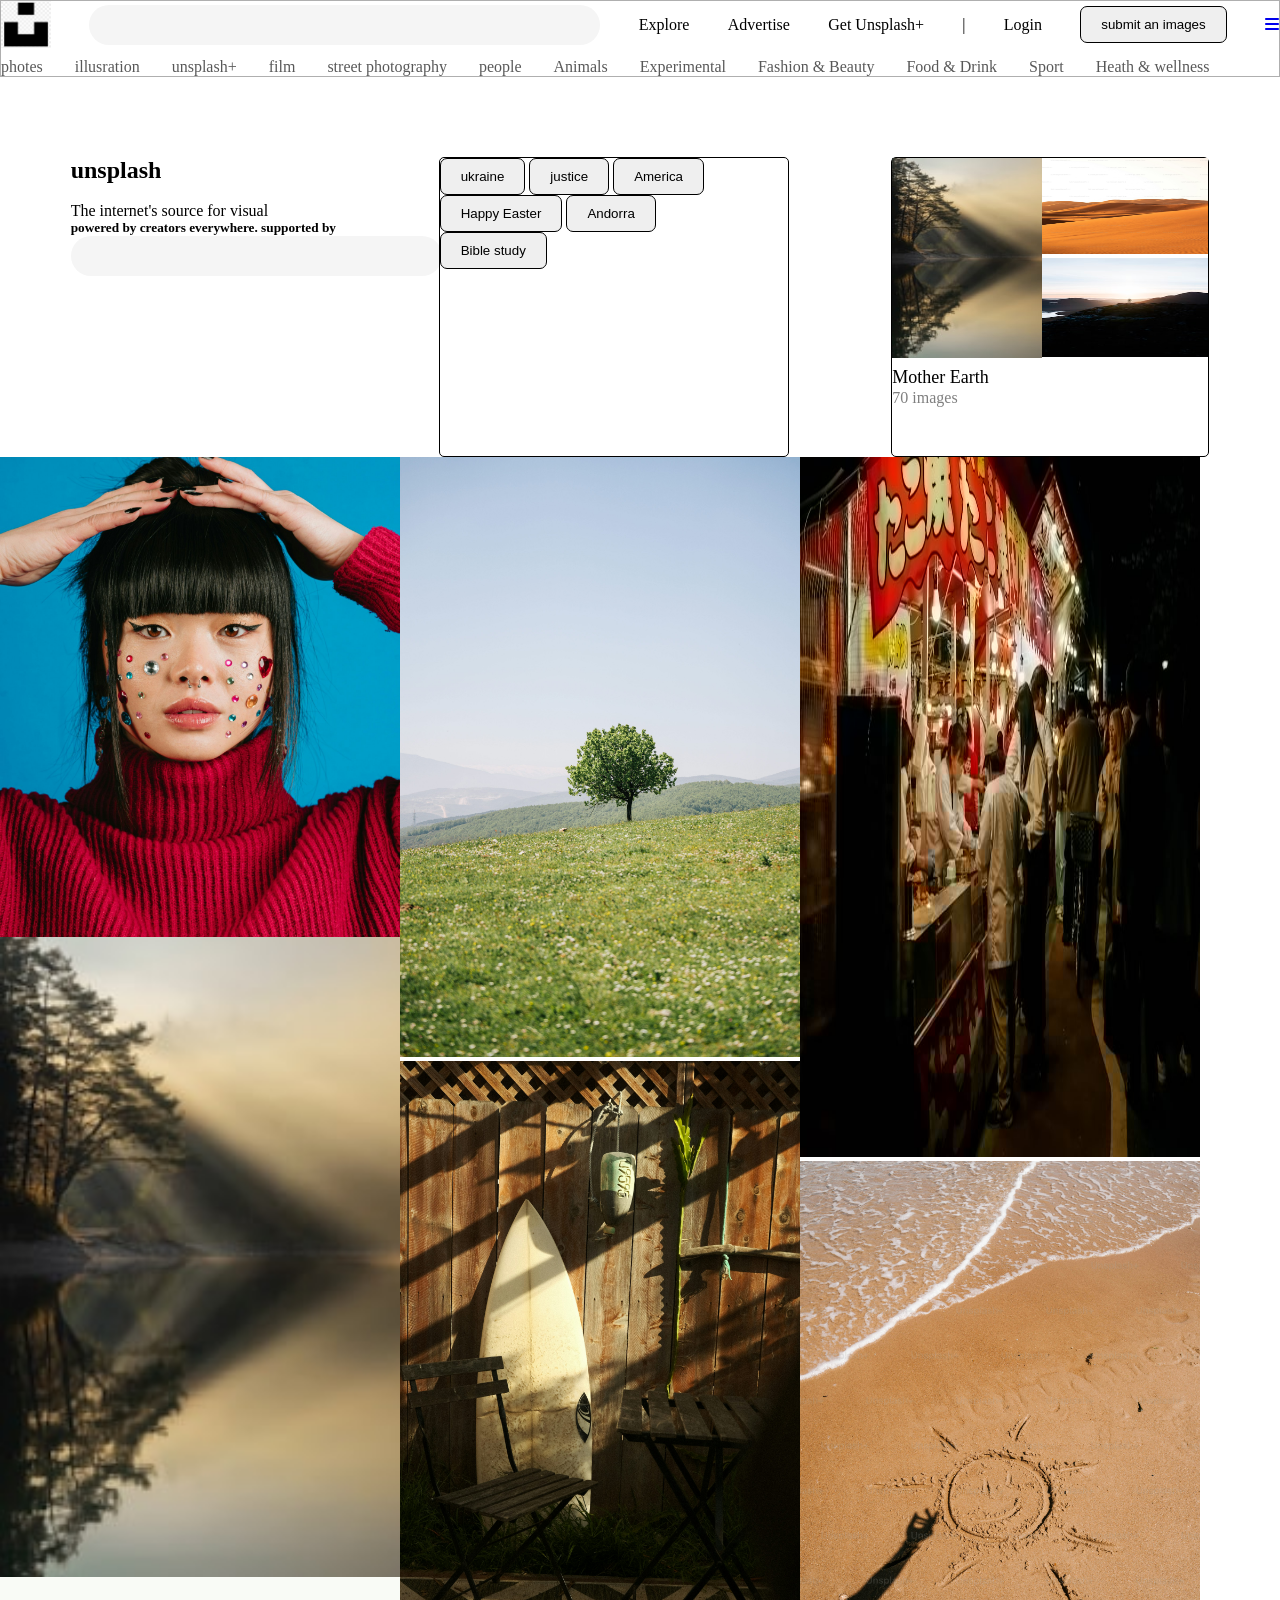
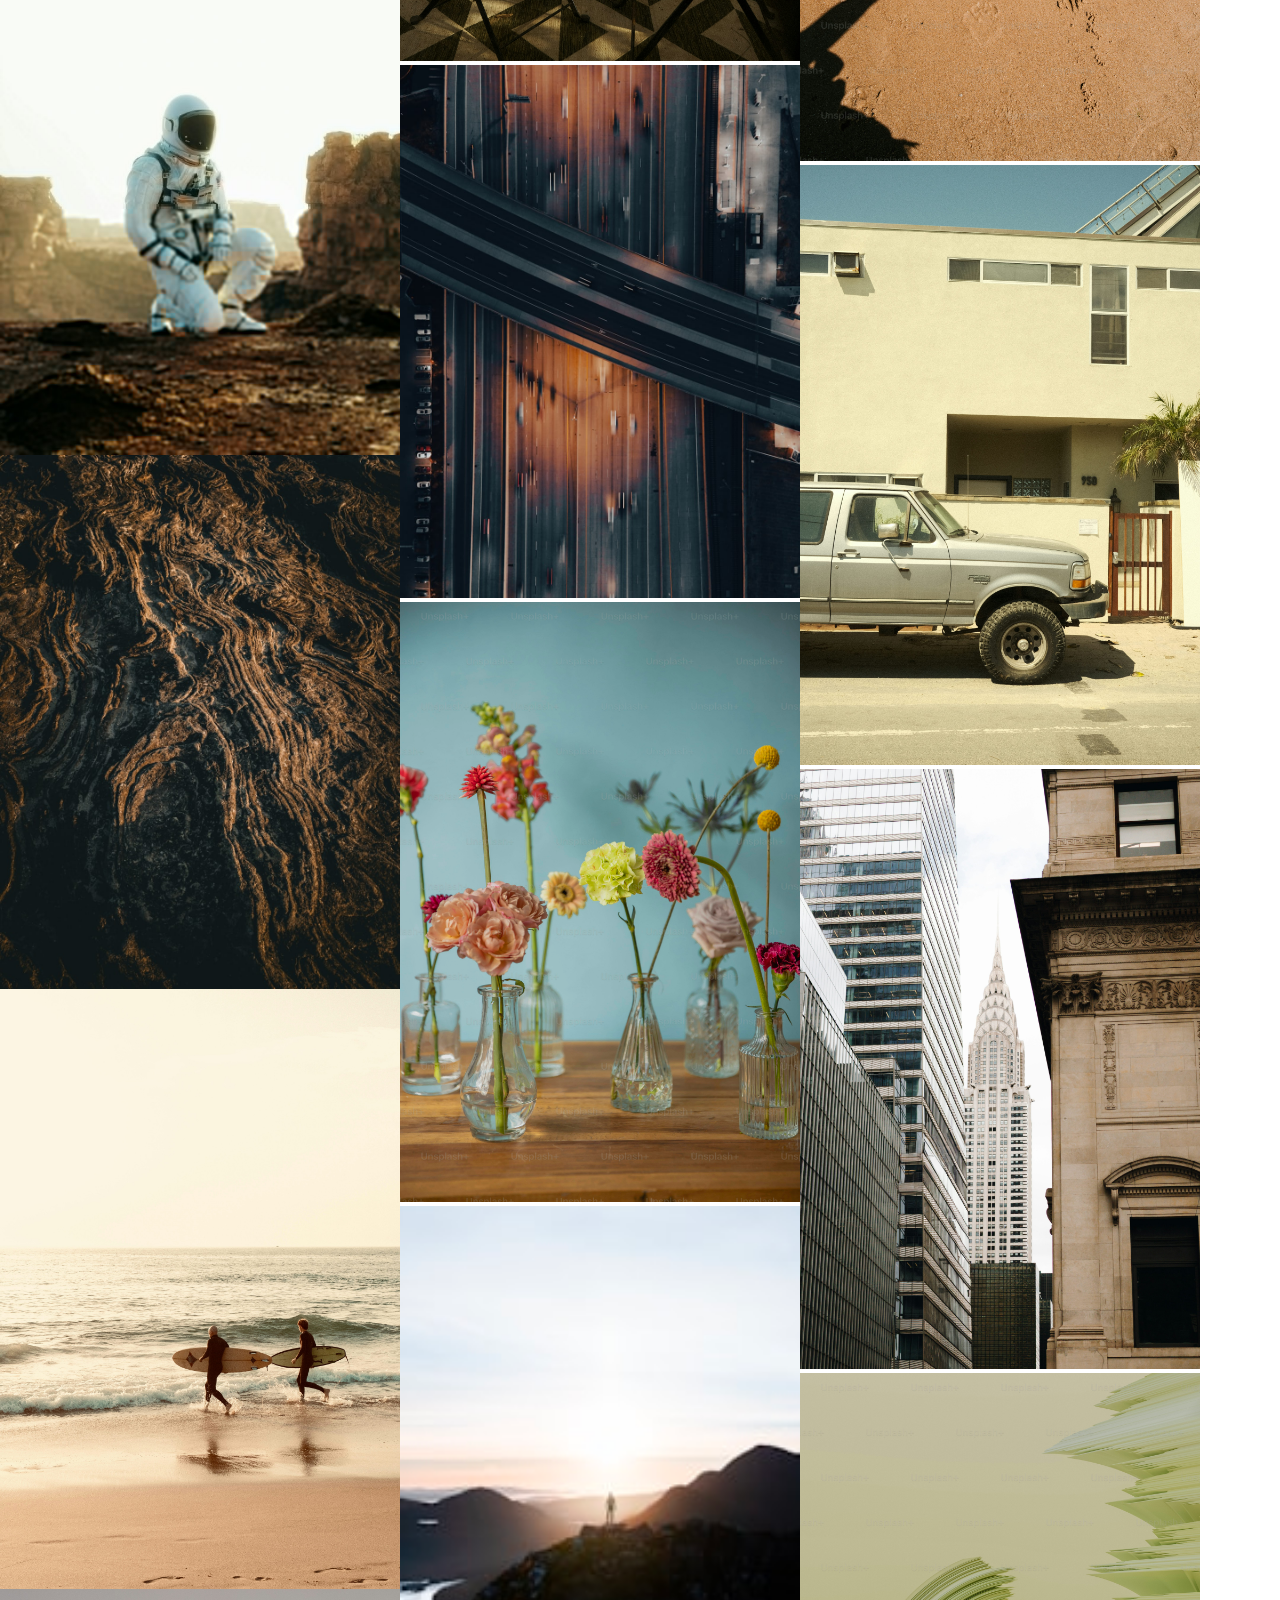
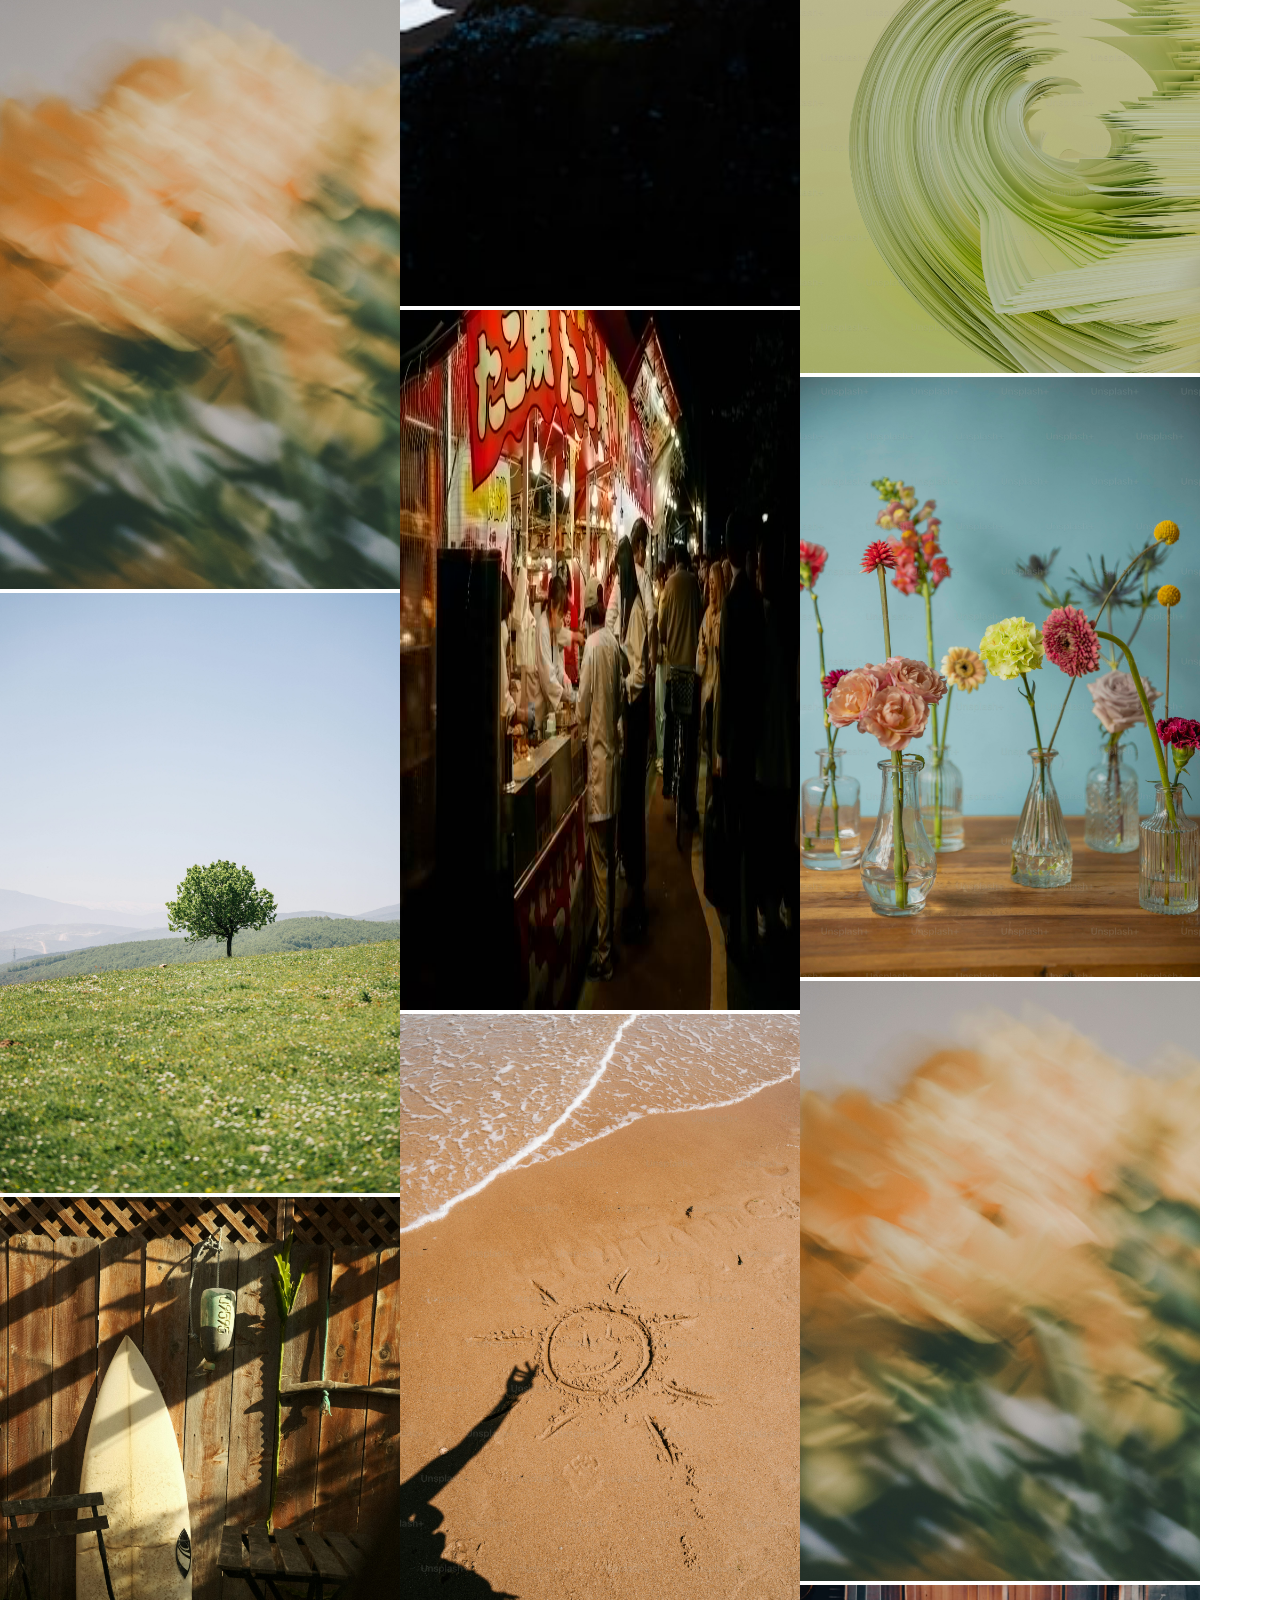
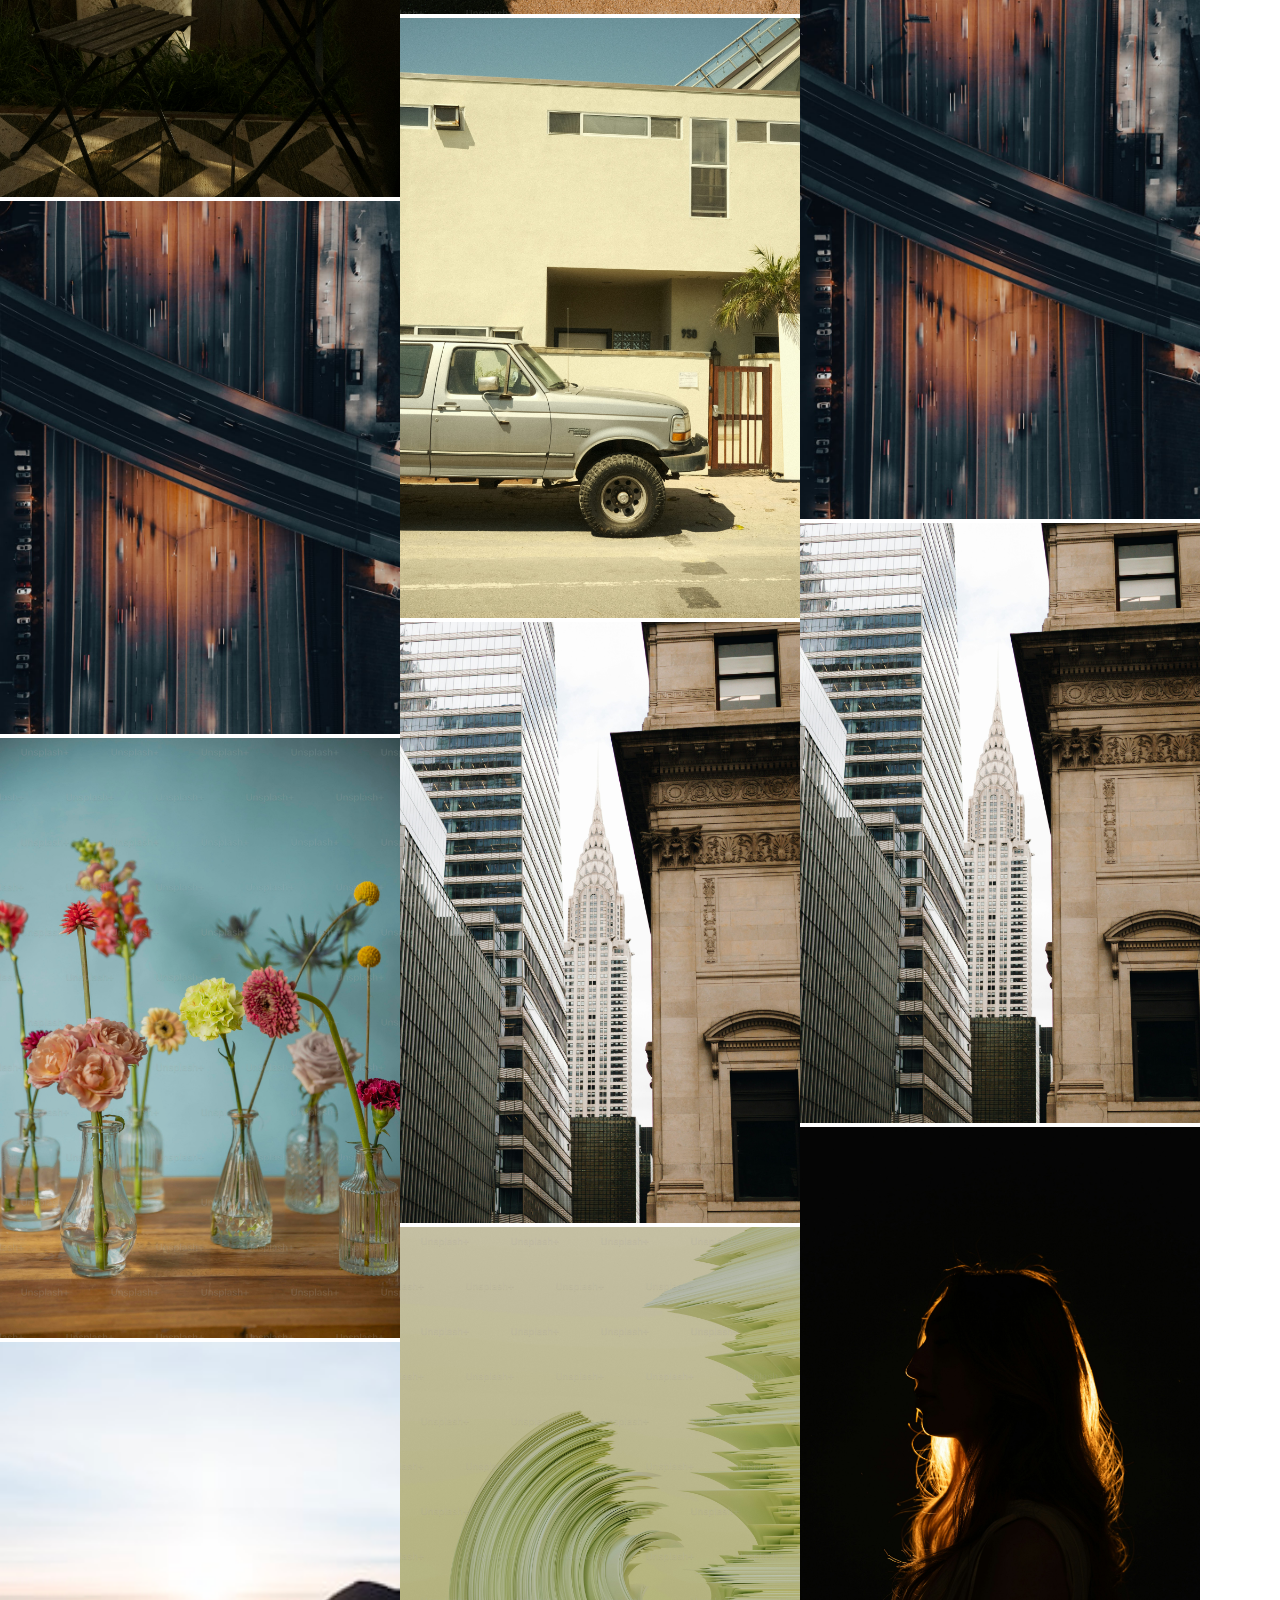
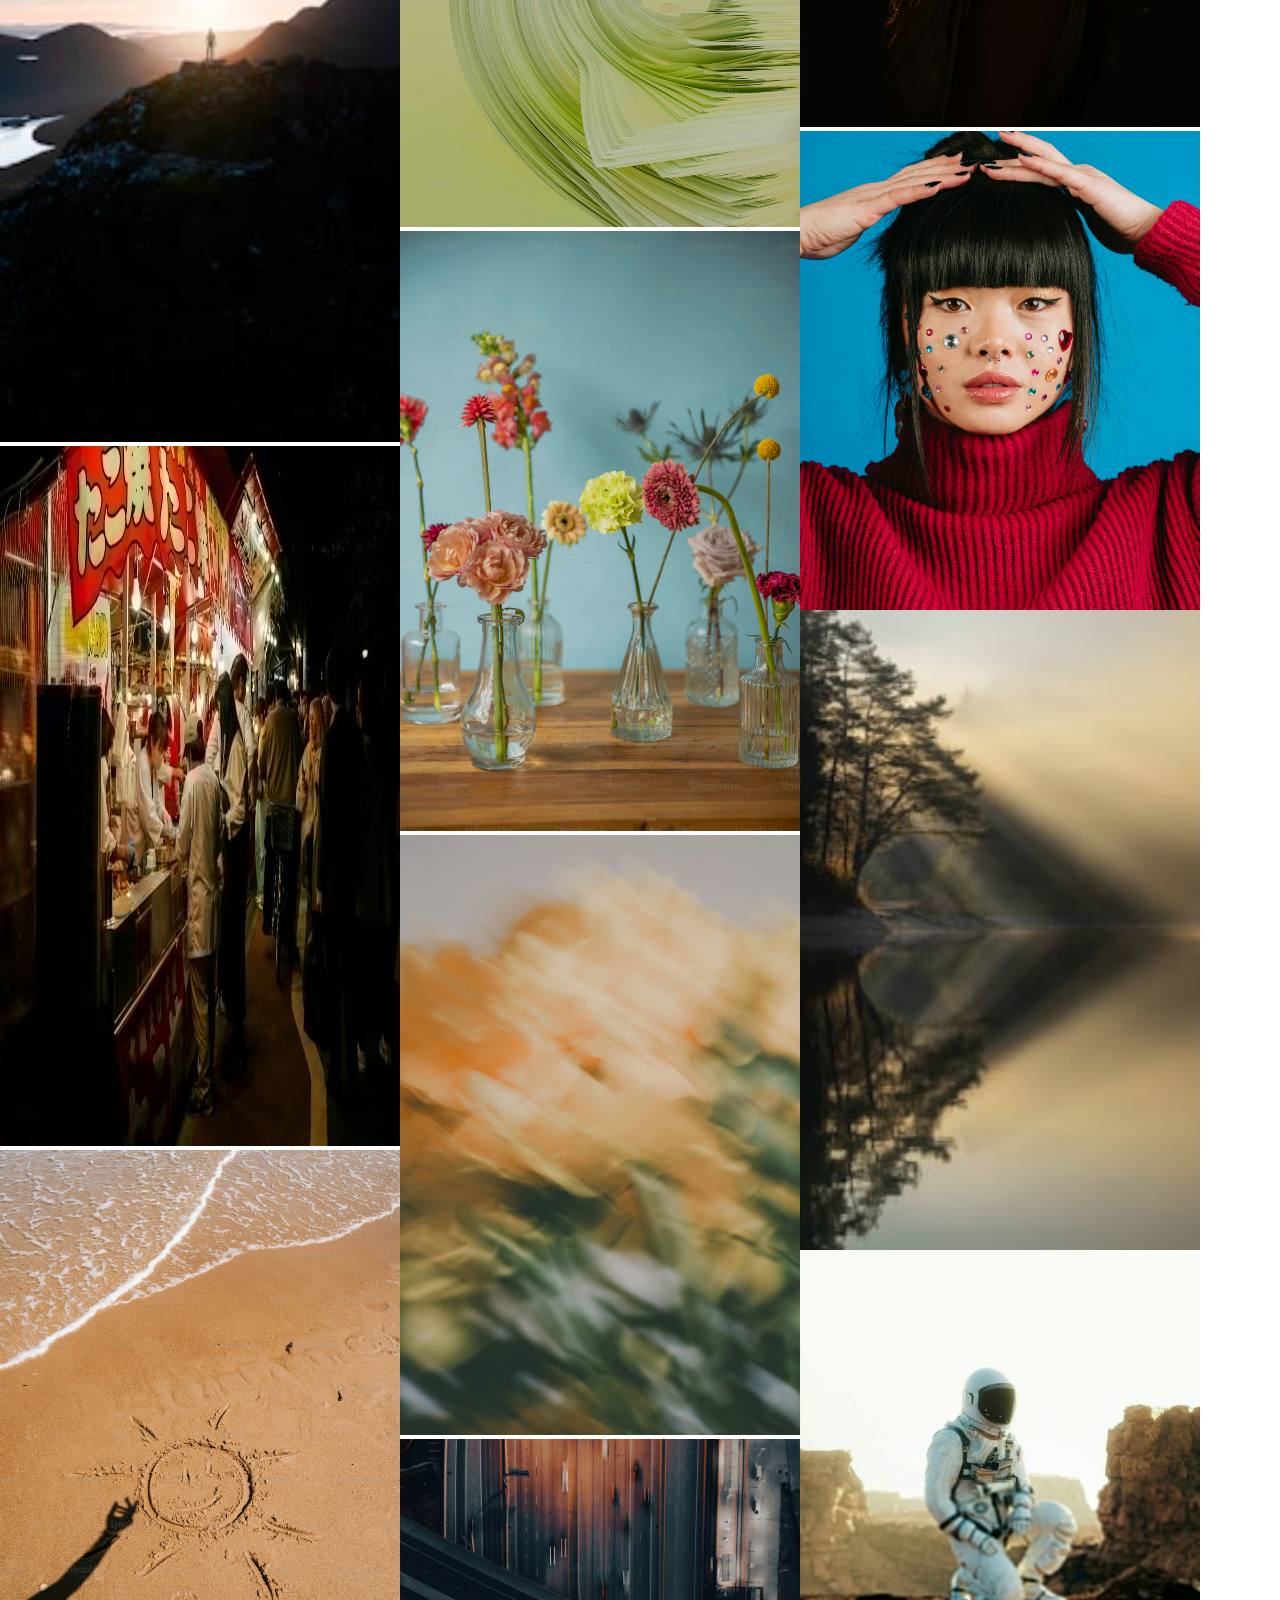
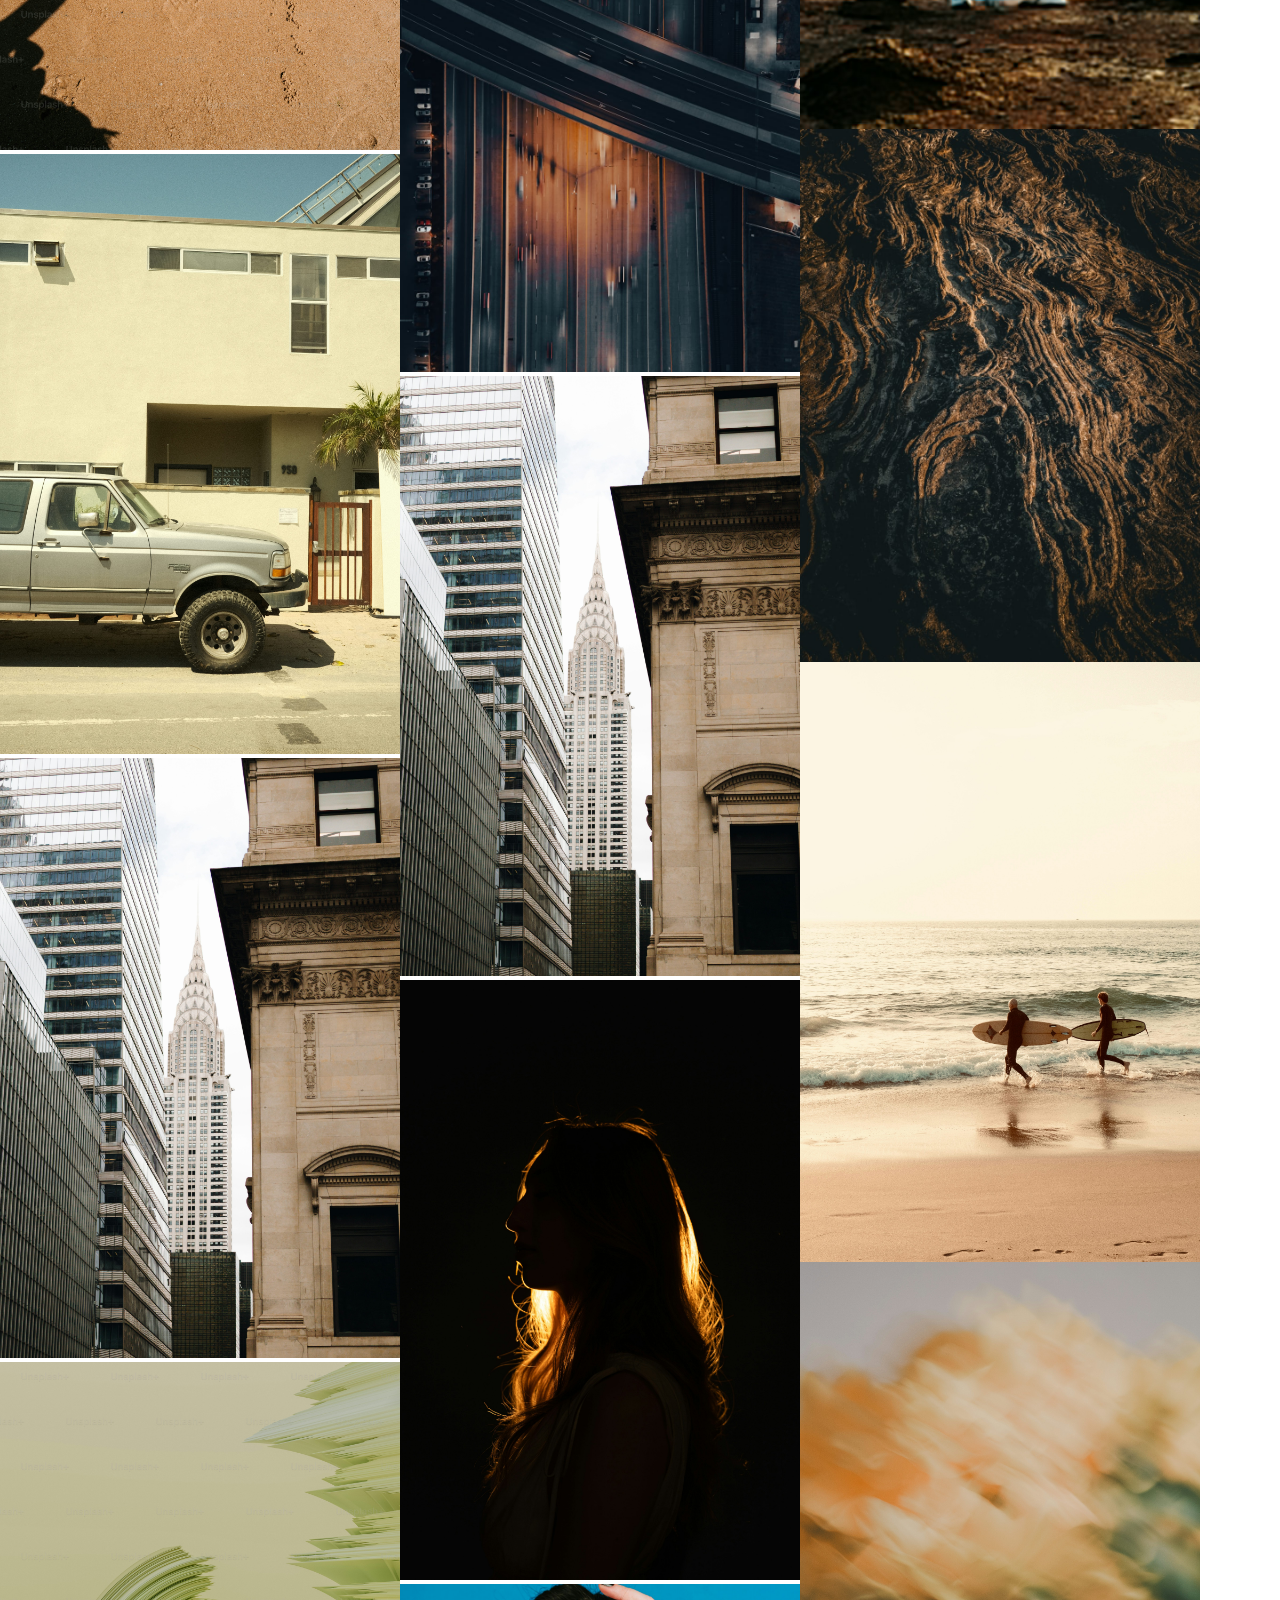
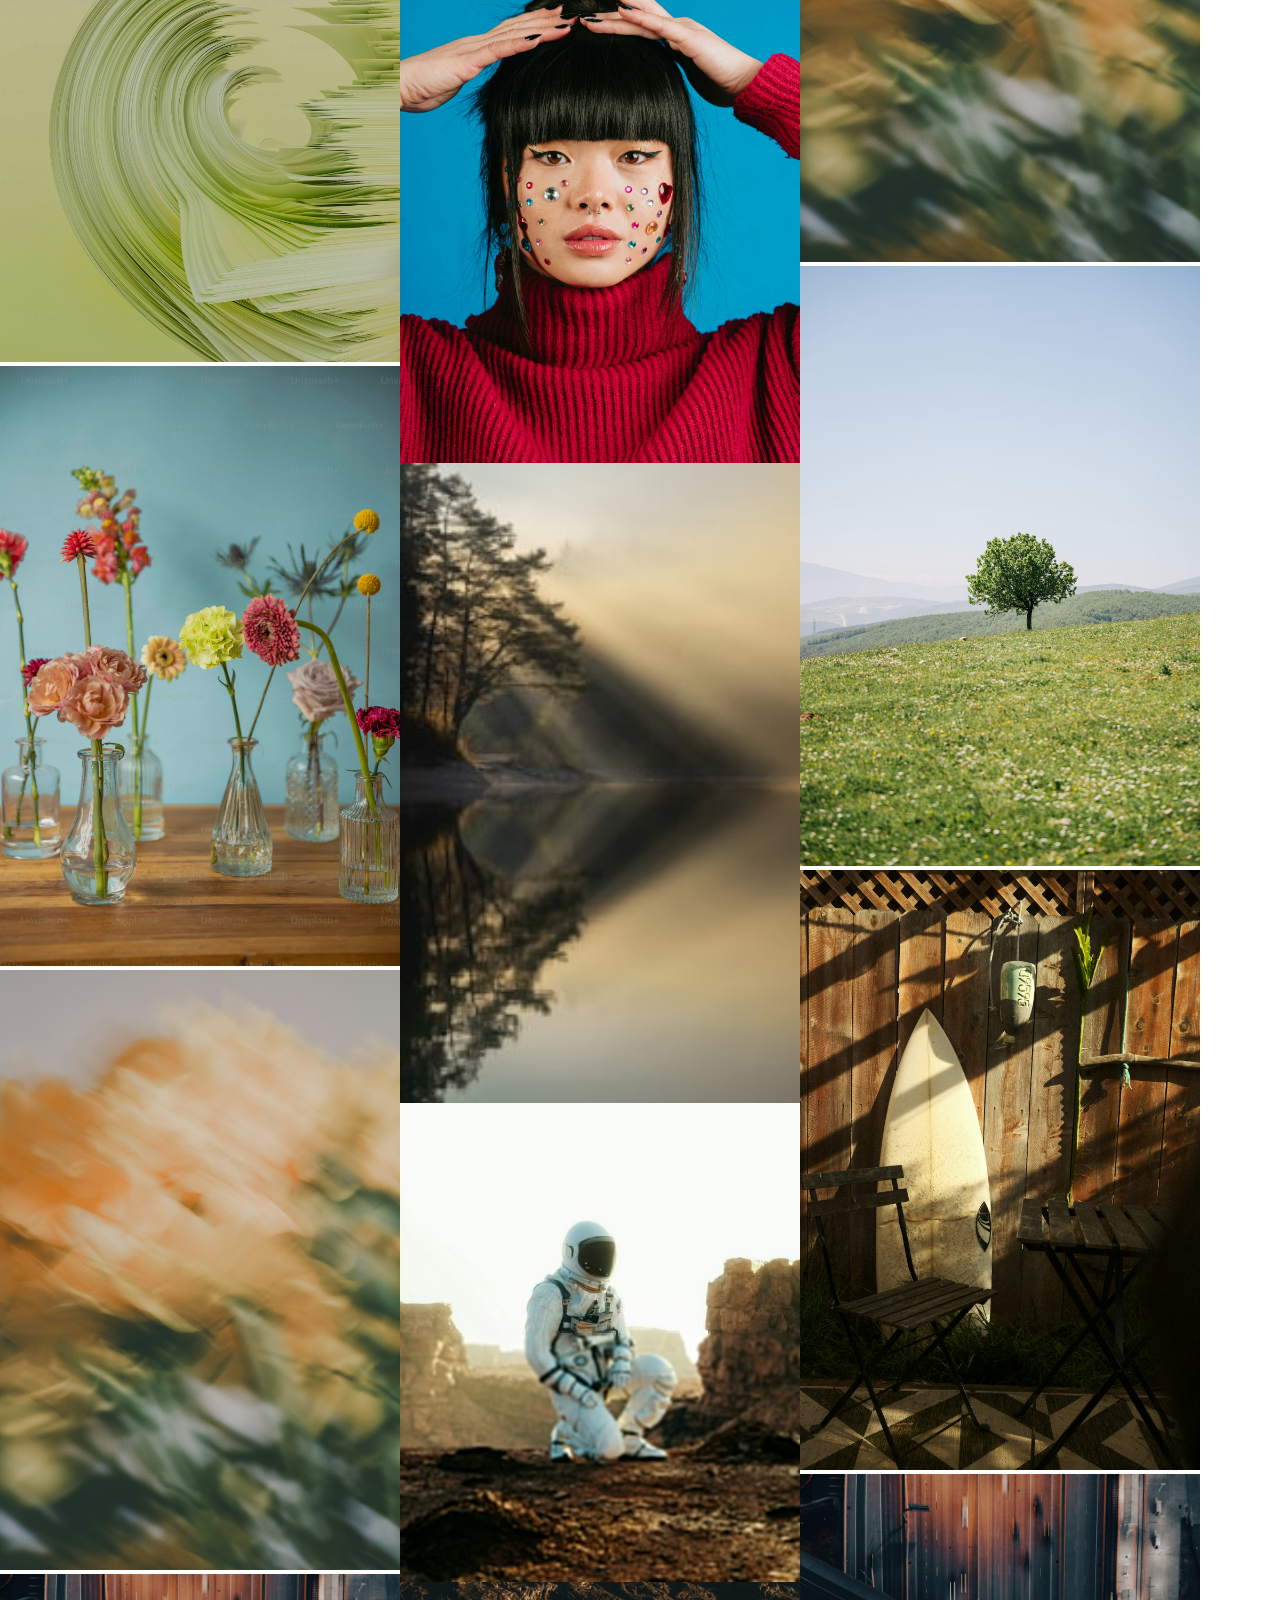
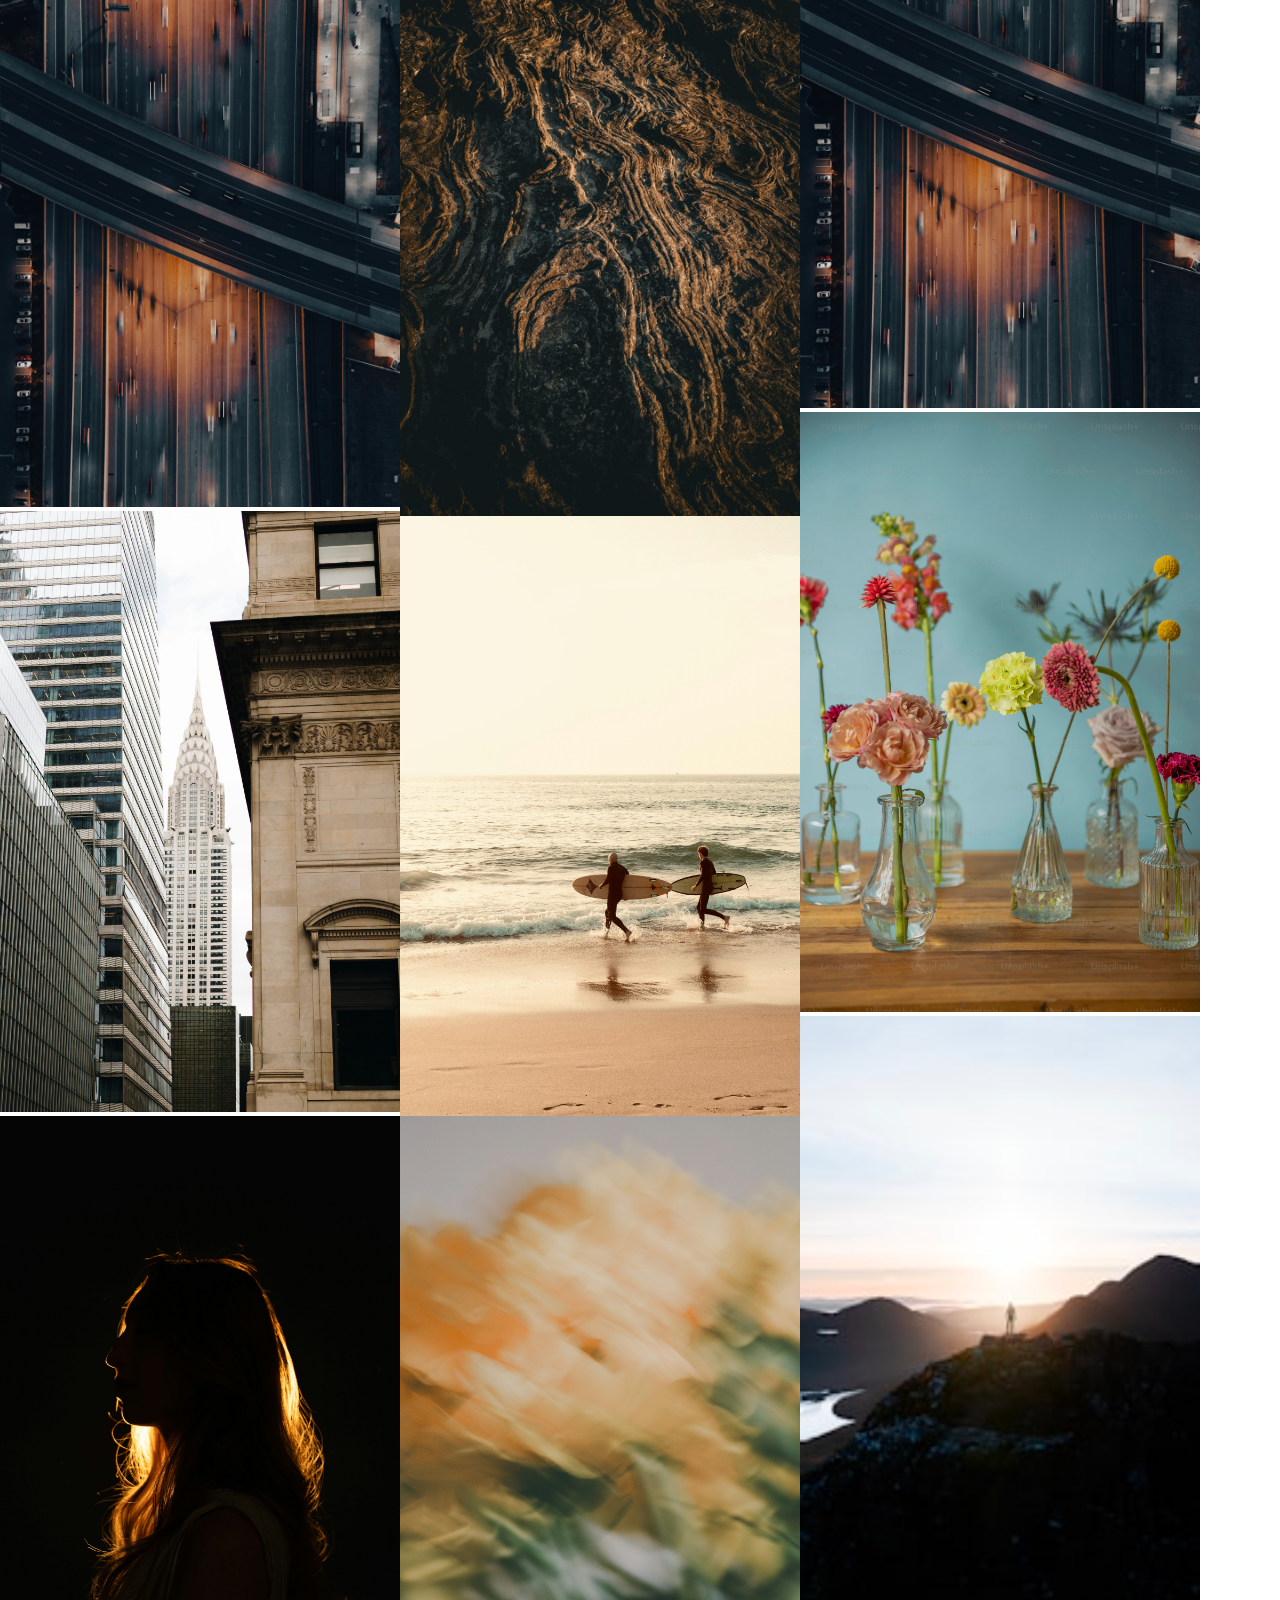
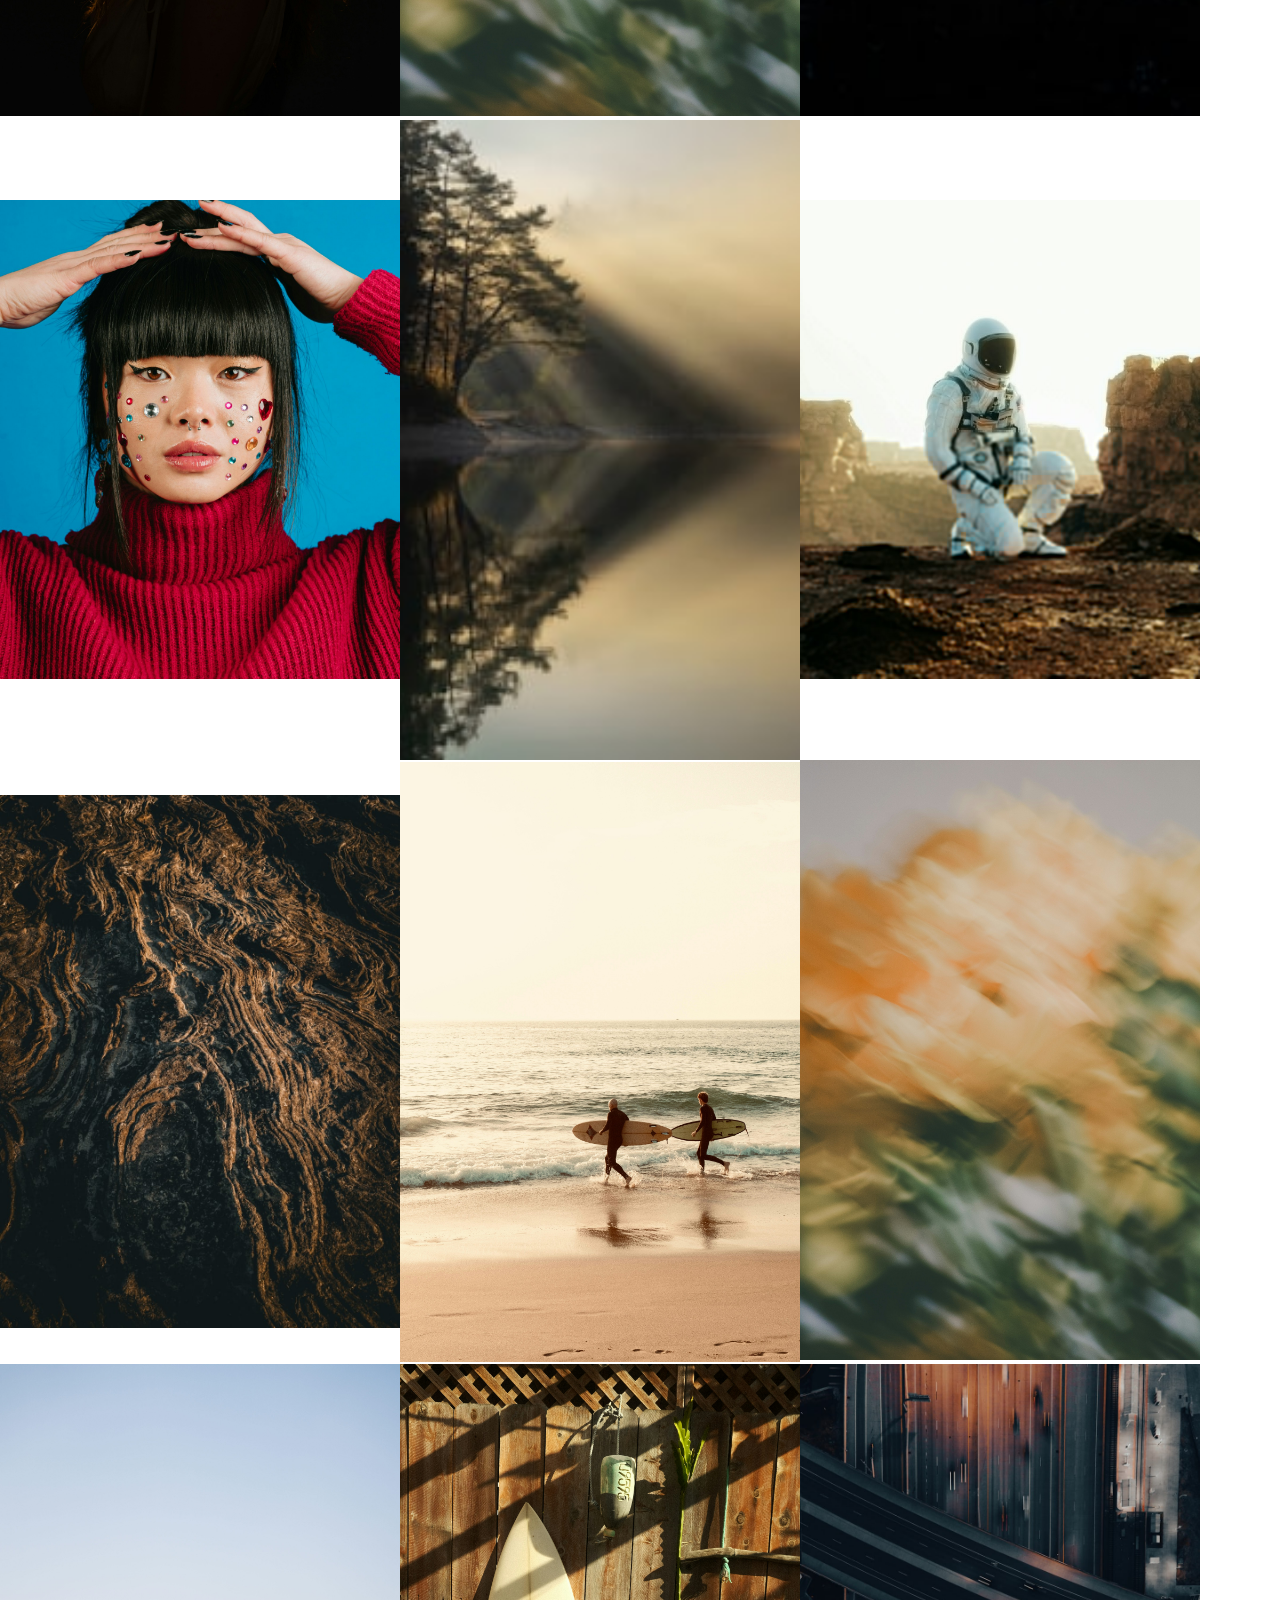
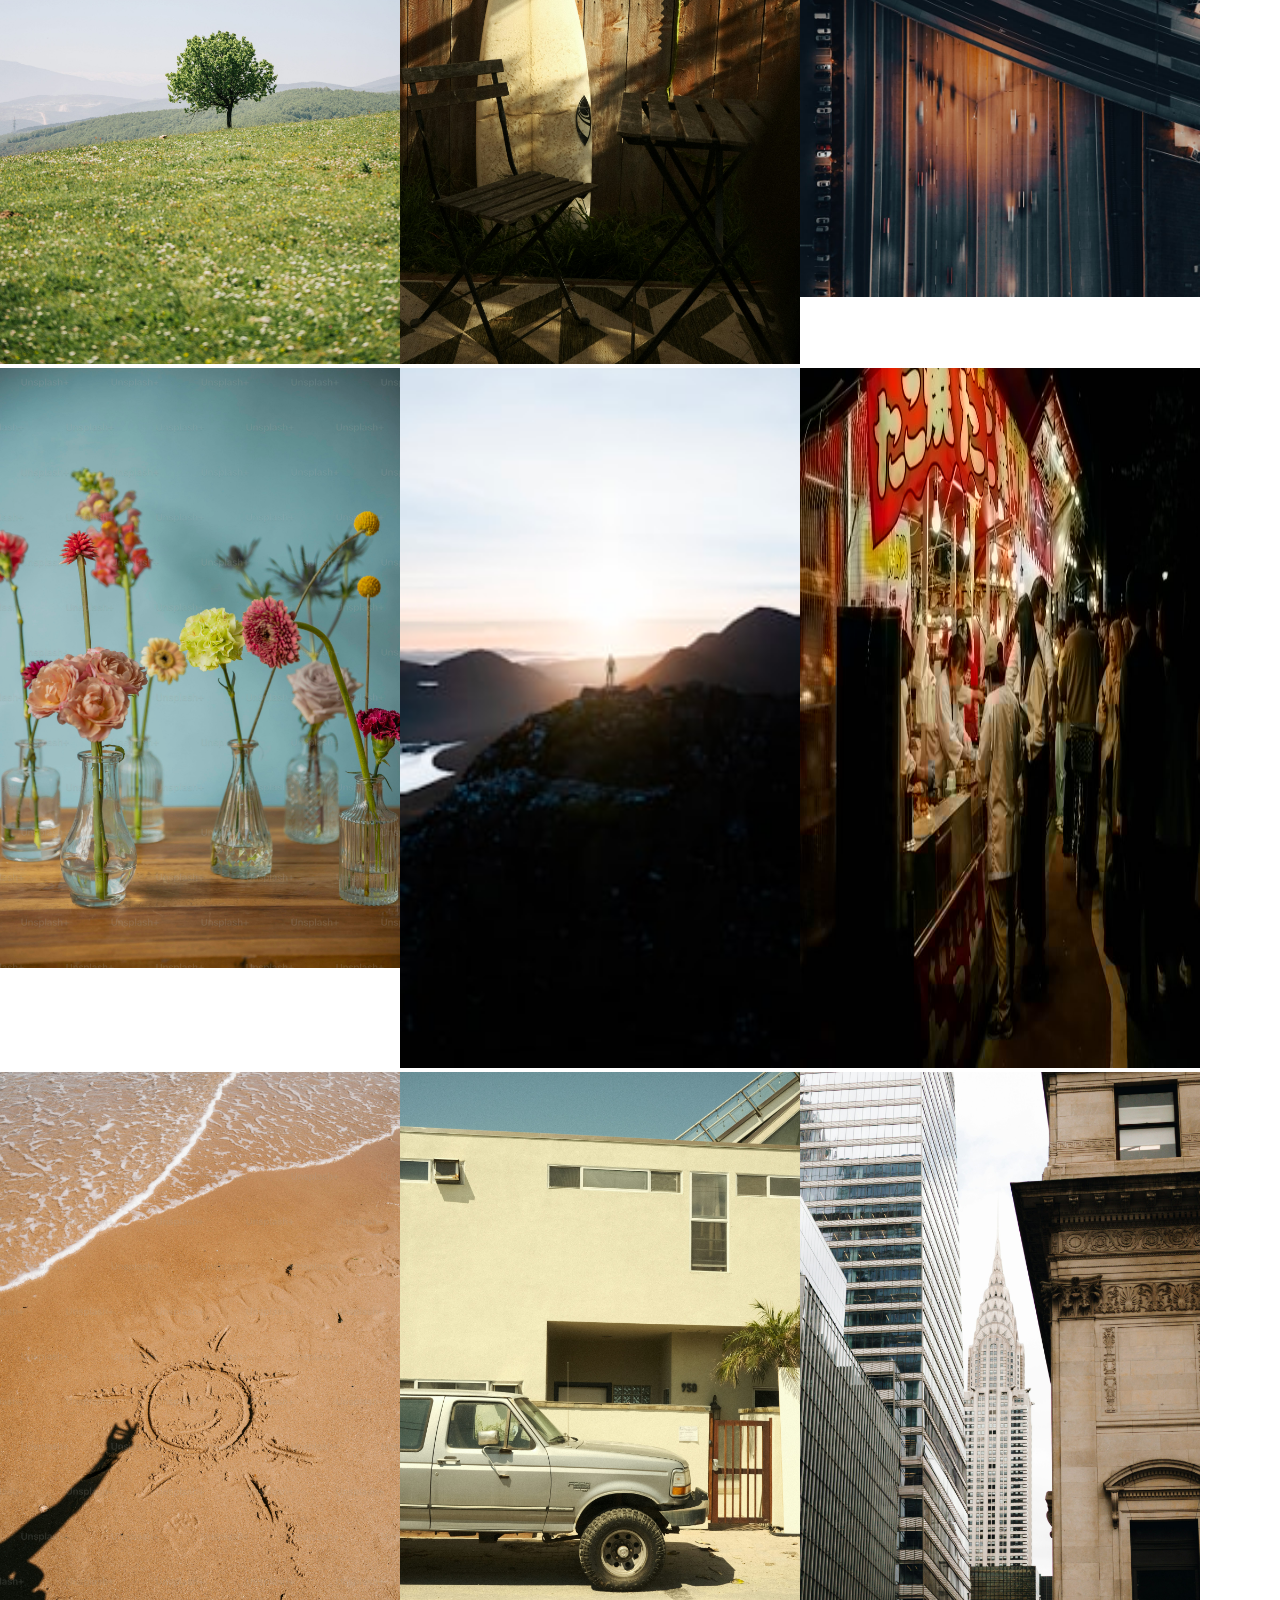
==== commit e8d8e81d: "first commit" ====
--- a/index.html
+++ b/index.html
@@ -23,8 +23,8 @@
             <li><a href="">Get Unsplash+</a></li> |
             <li><a href="./otherhtmlpages/login.html">Login</a></li>
             <button class="btn"><a href="./otherhtmlpages/submit.html">submit an images</a></button>
-            <i class="fa-solid fa-bars"></i>
-            </ul>
+           <a href="./otherhtmlpages/menu.html"> <i class="fa-solid fa-bars"></i>
+           </ul></a>
 
 
         </nav>
@@ -46,7 +46,7 @@
     </header>
 
     <section class="hero-sect">
-        <div class="card card1">
+        <div class="card-card1">
             <h1>unsplash</h1> <br>
             The internet's source for visual <br>
             <h5> powered by creators everywhere. supported by</h5>
--- a/style.css
+++ b/style.css
@@ -65,11 +65,13 @@
     justify-content:space-evenly;
     gap: 2em;
     width: 100%;
+    
 }
 .card{
     border-radius: 5px;
     
 }
+
 .card1 h1{
     margin-top:100px;
 }
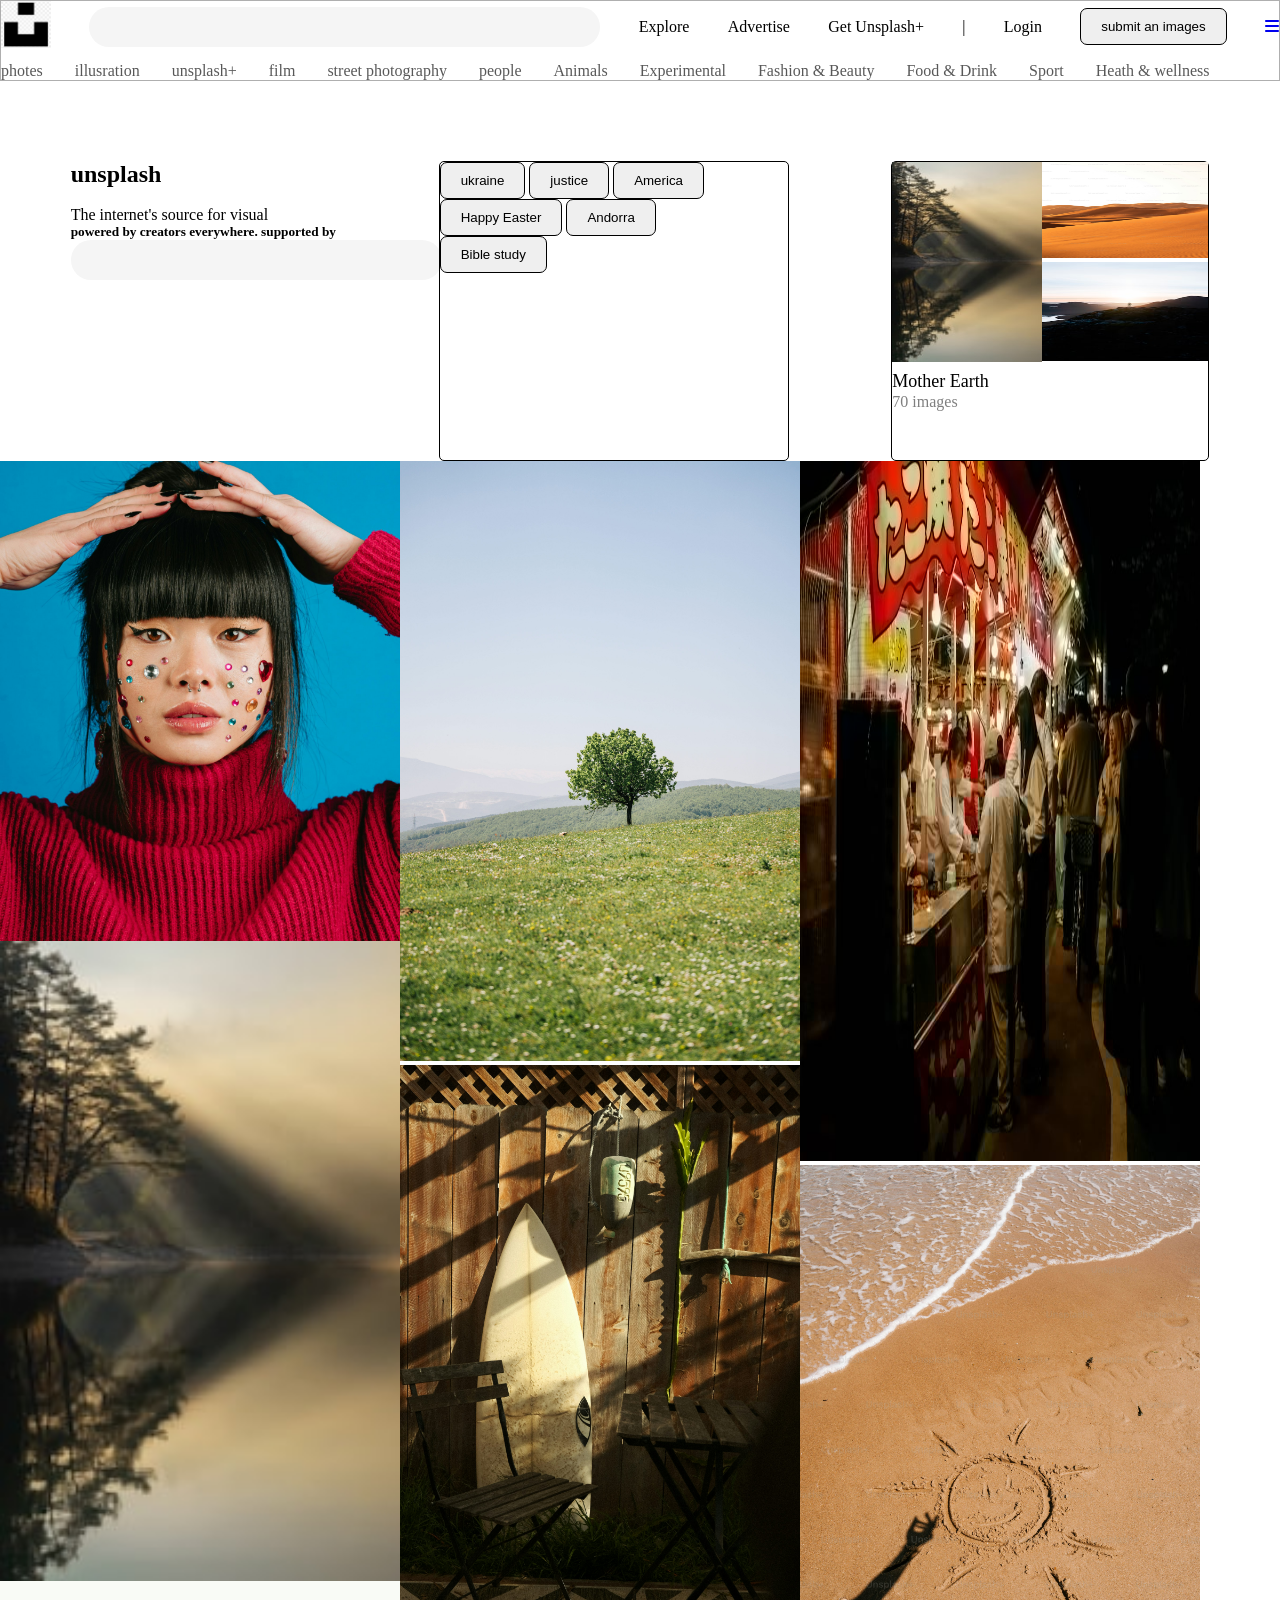
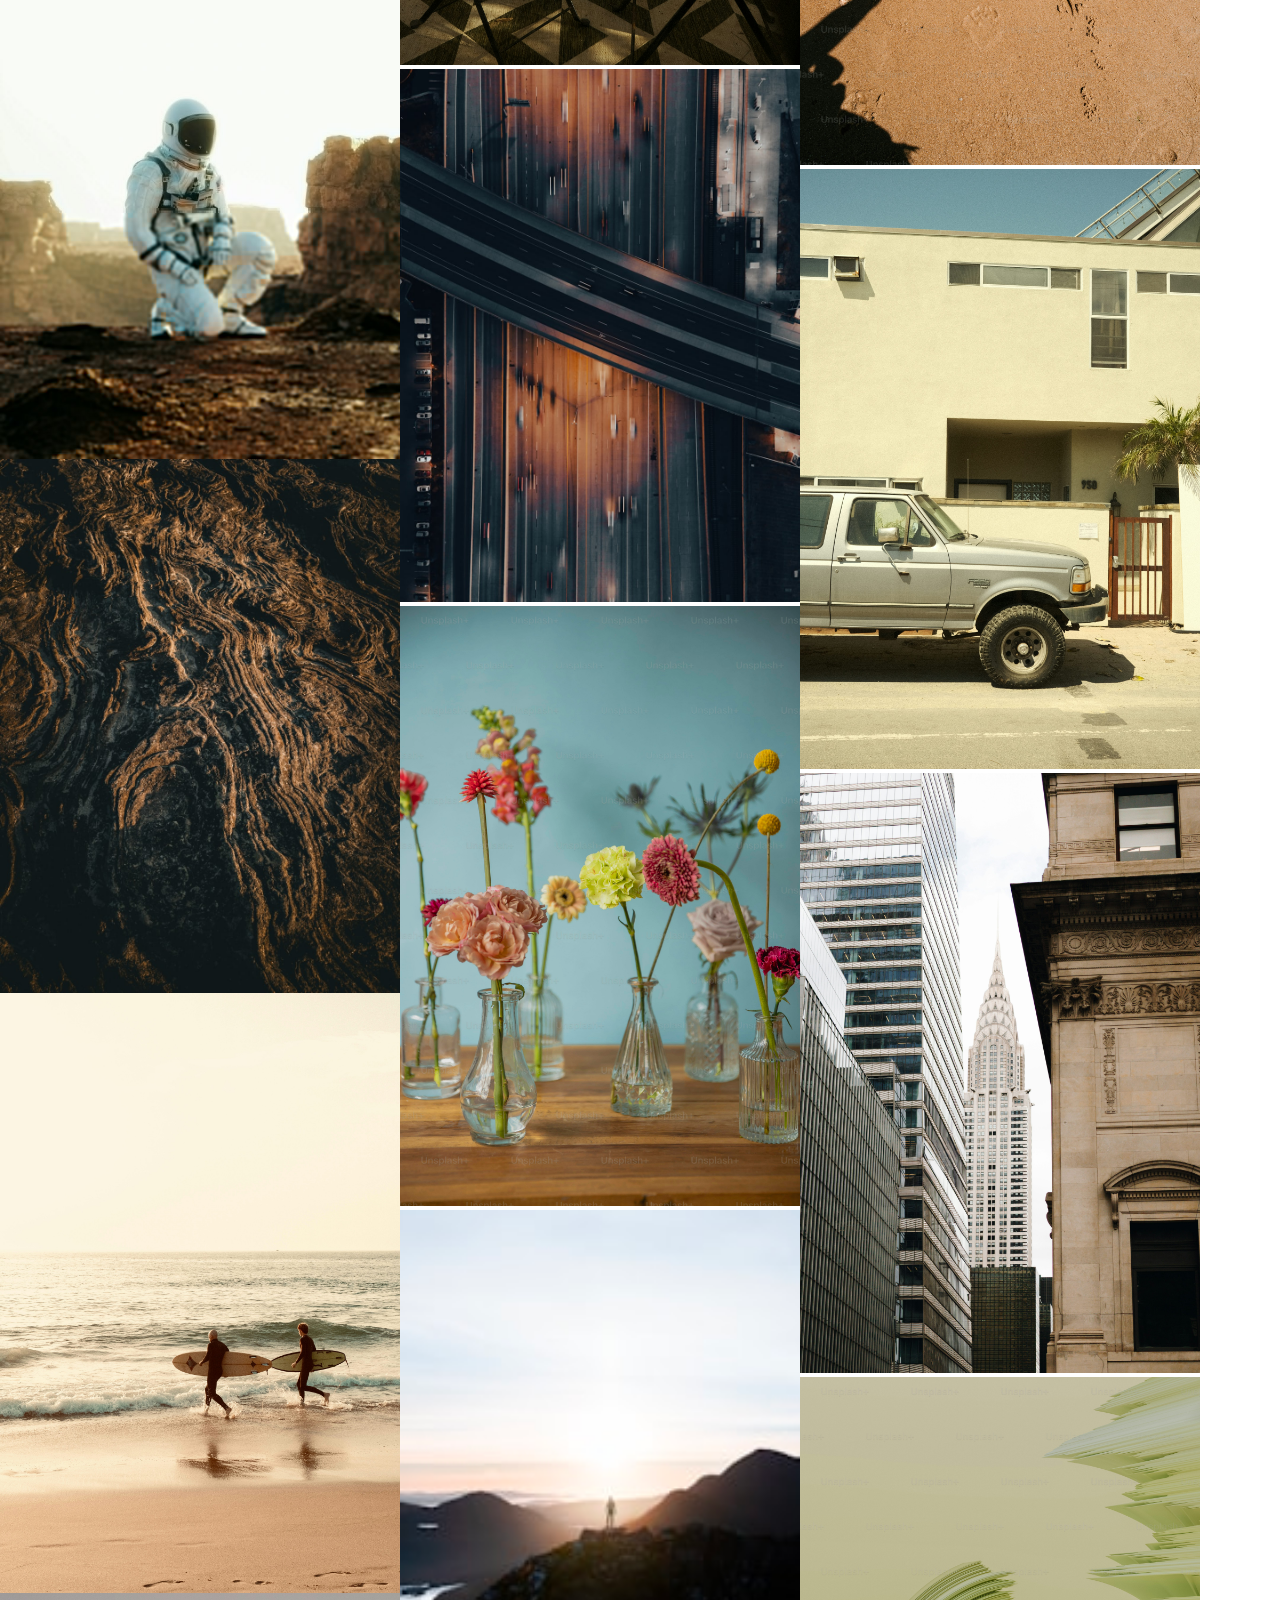
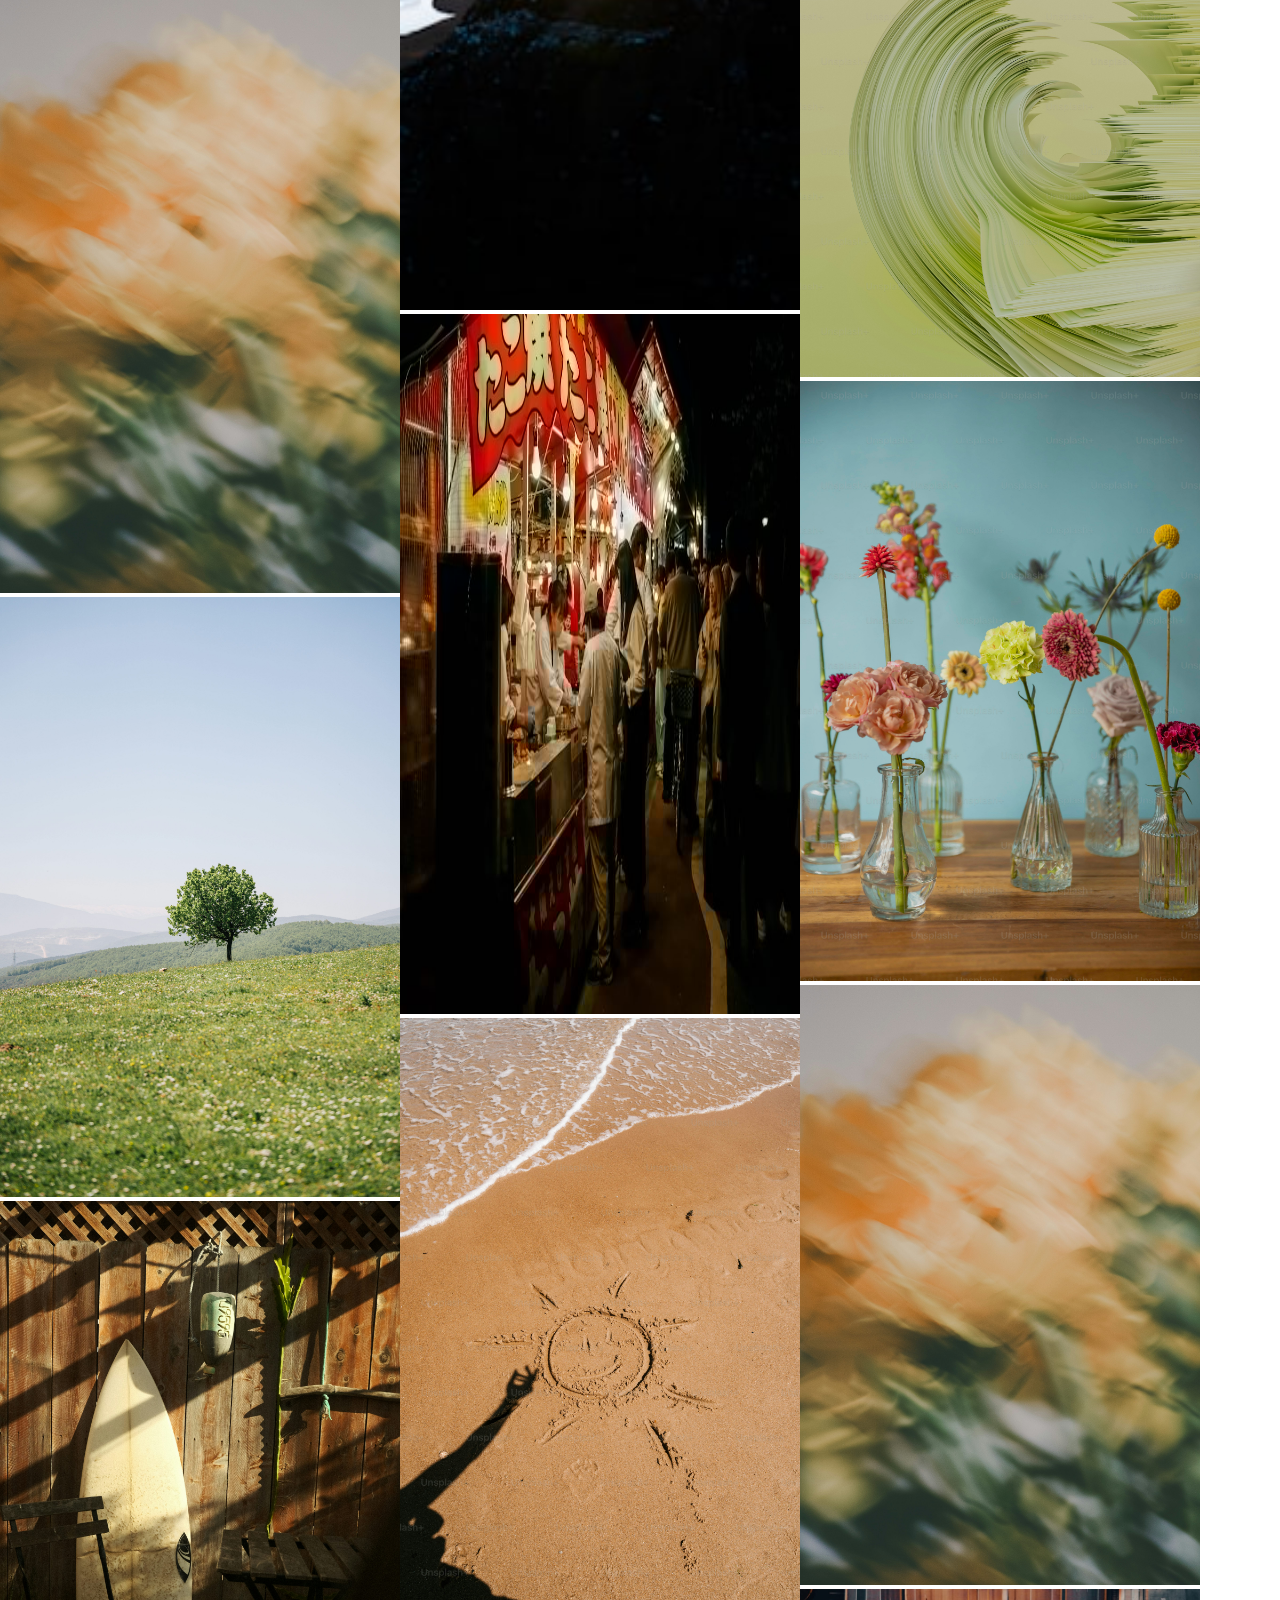
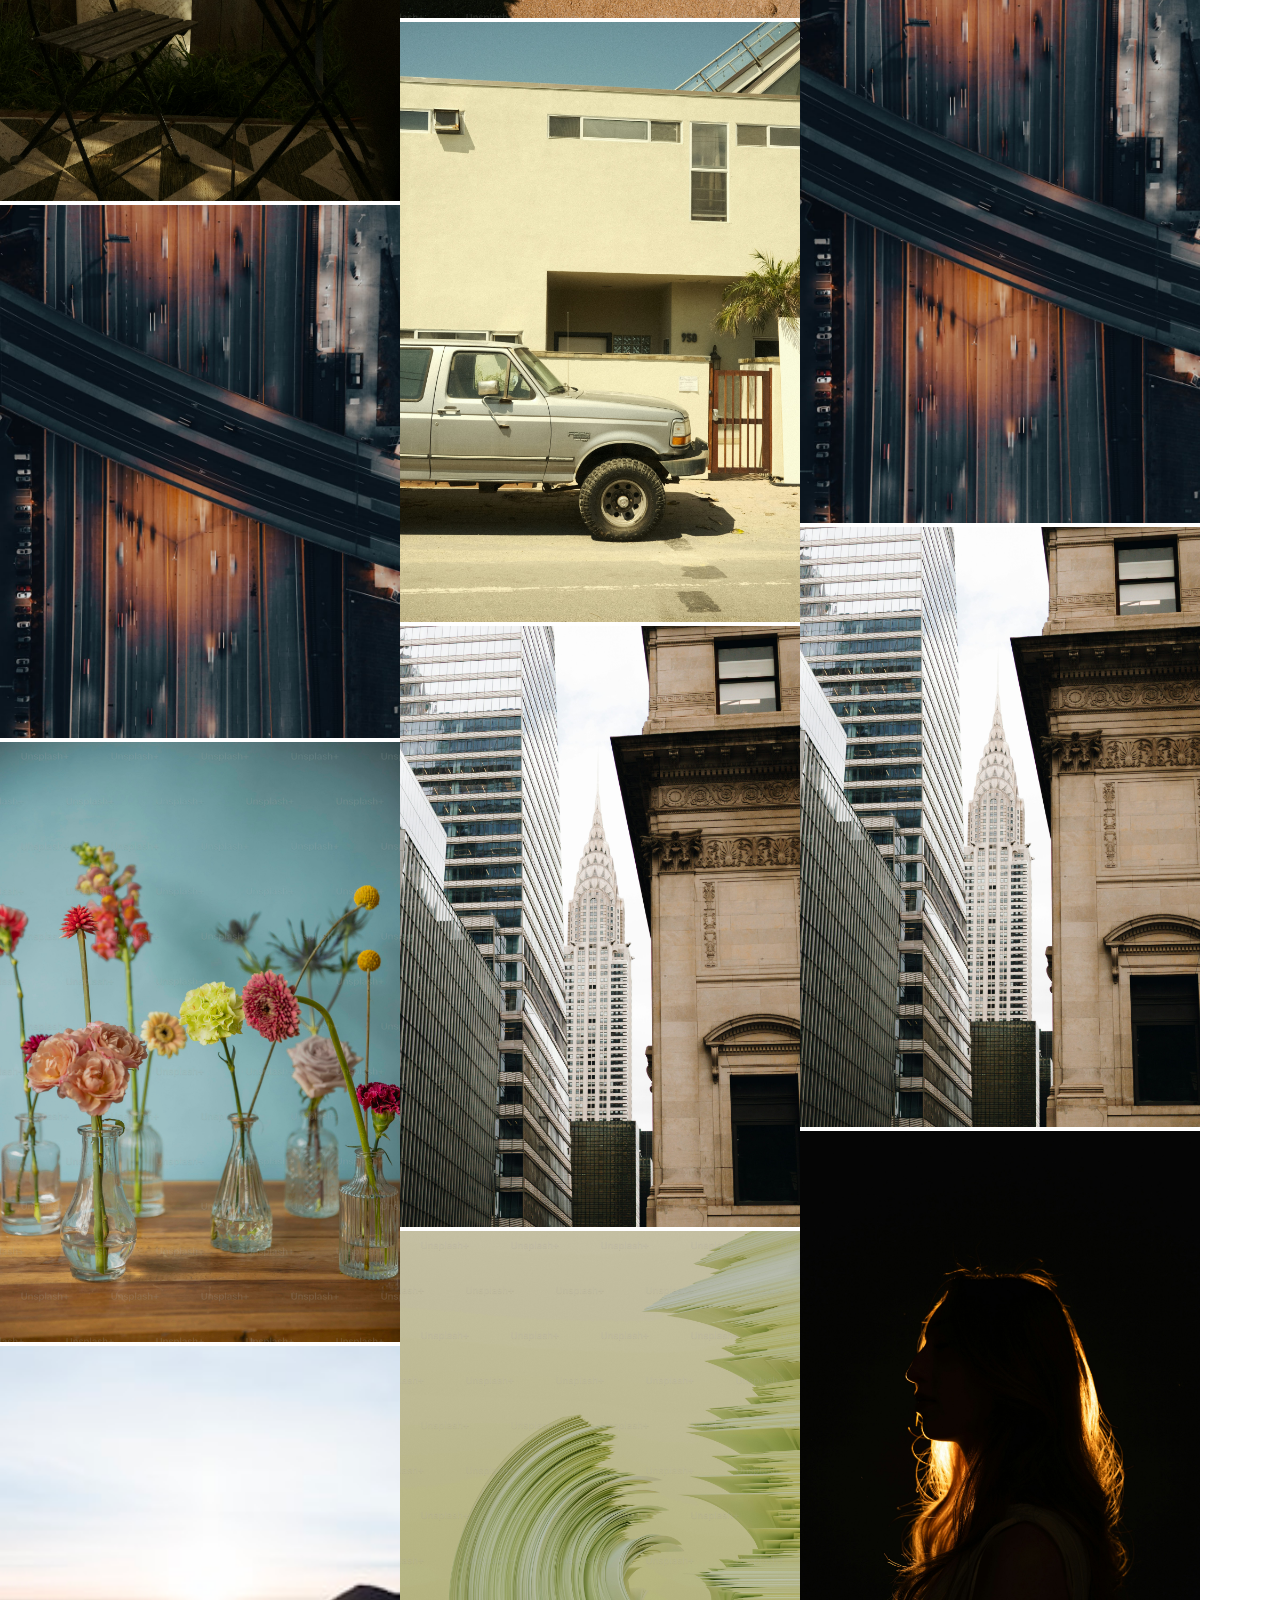
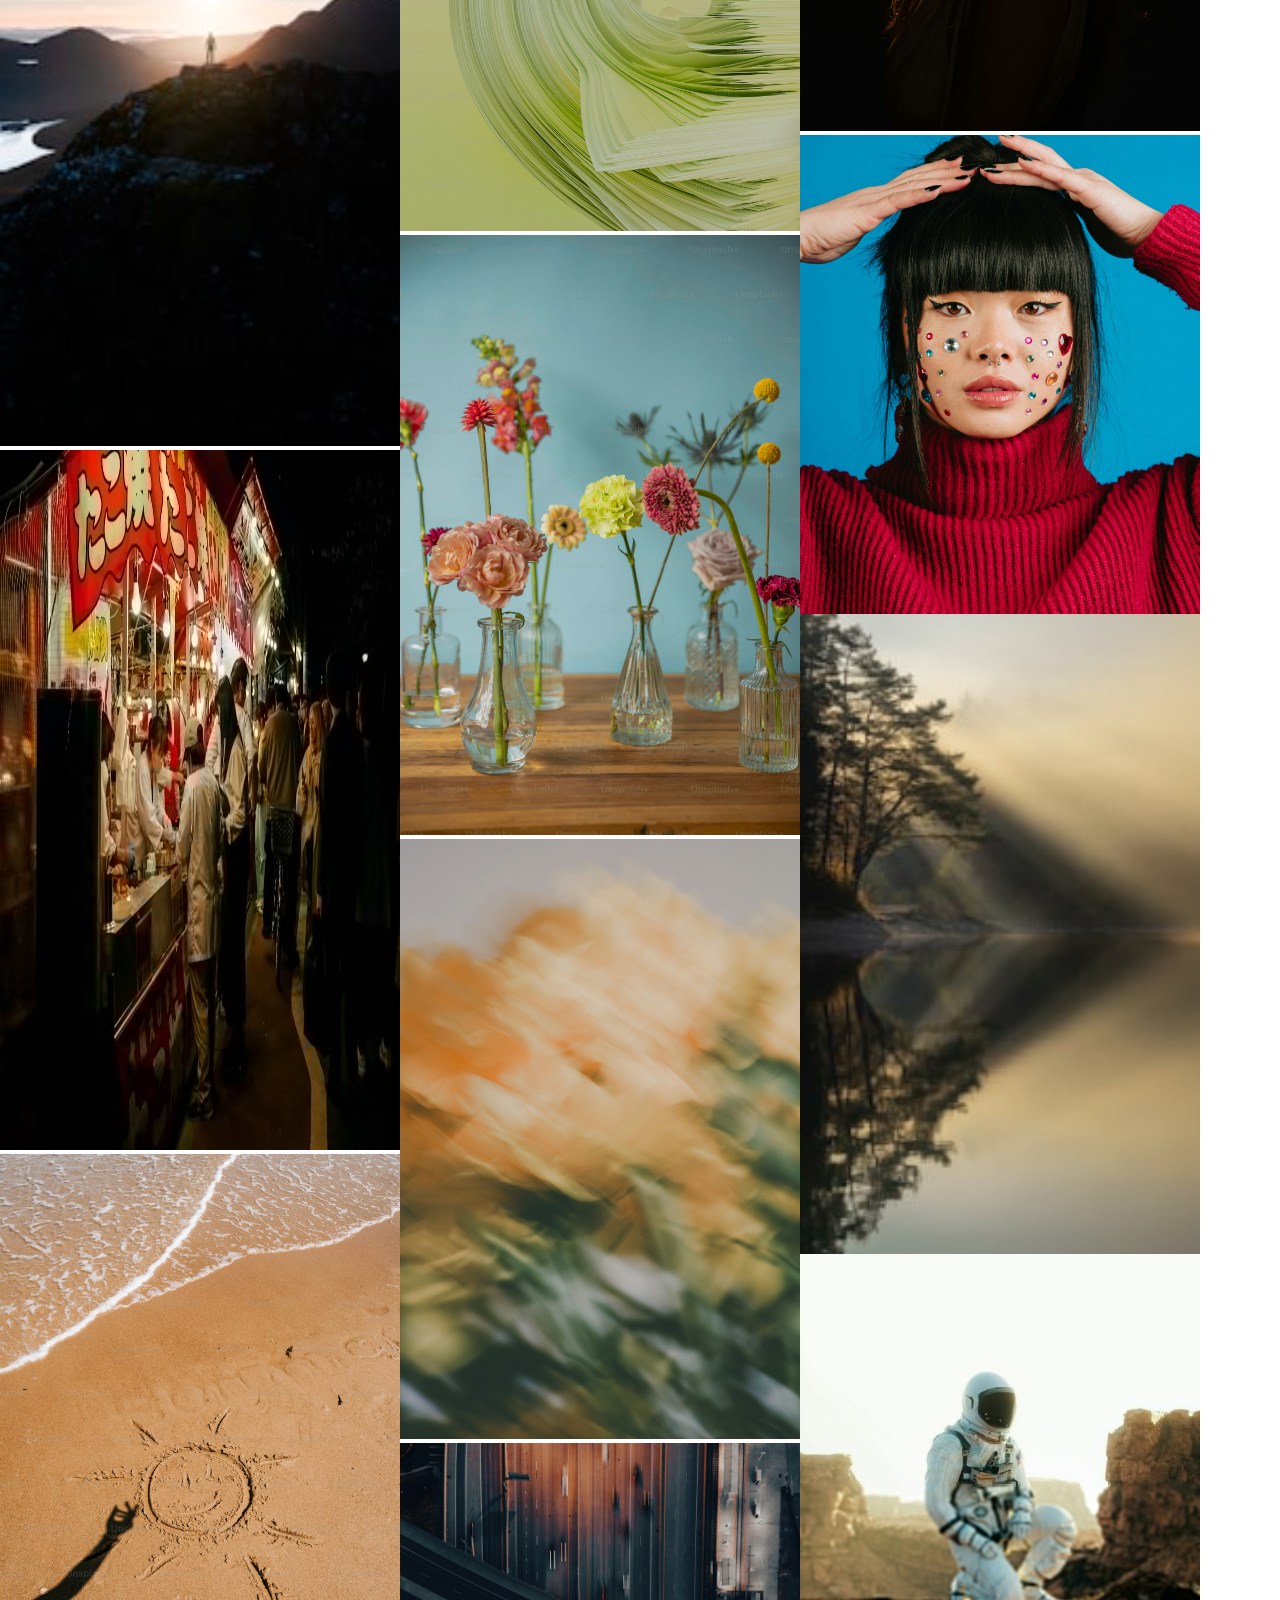
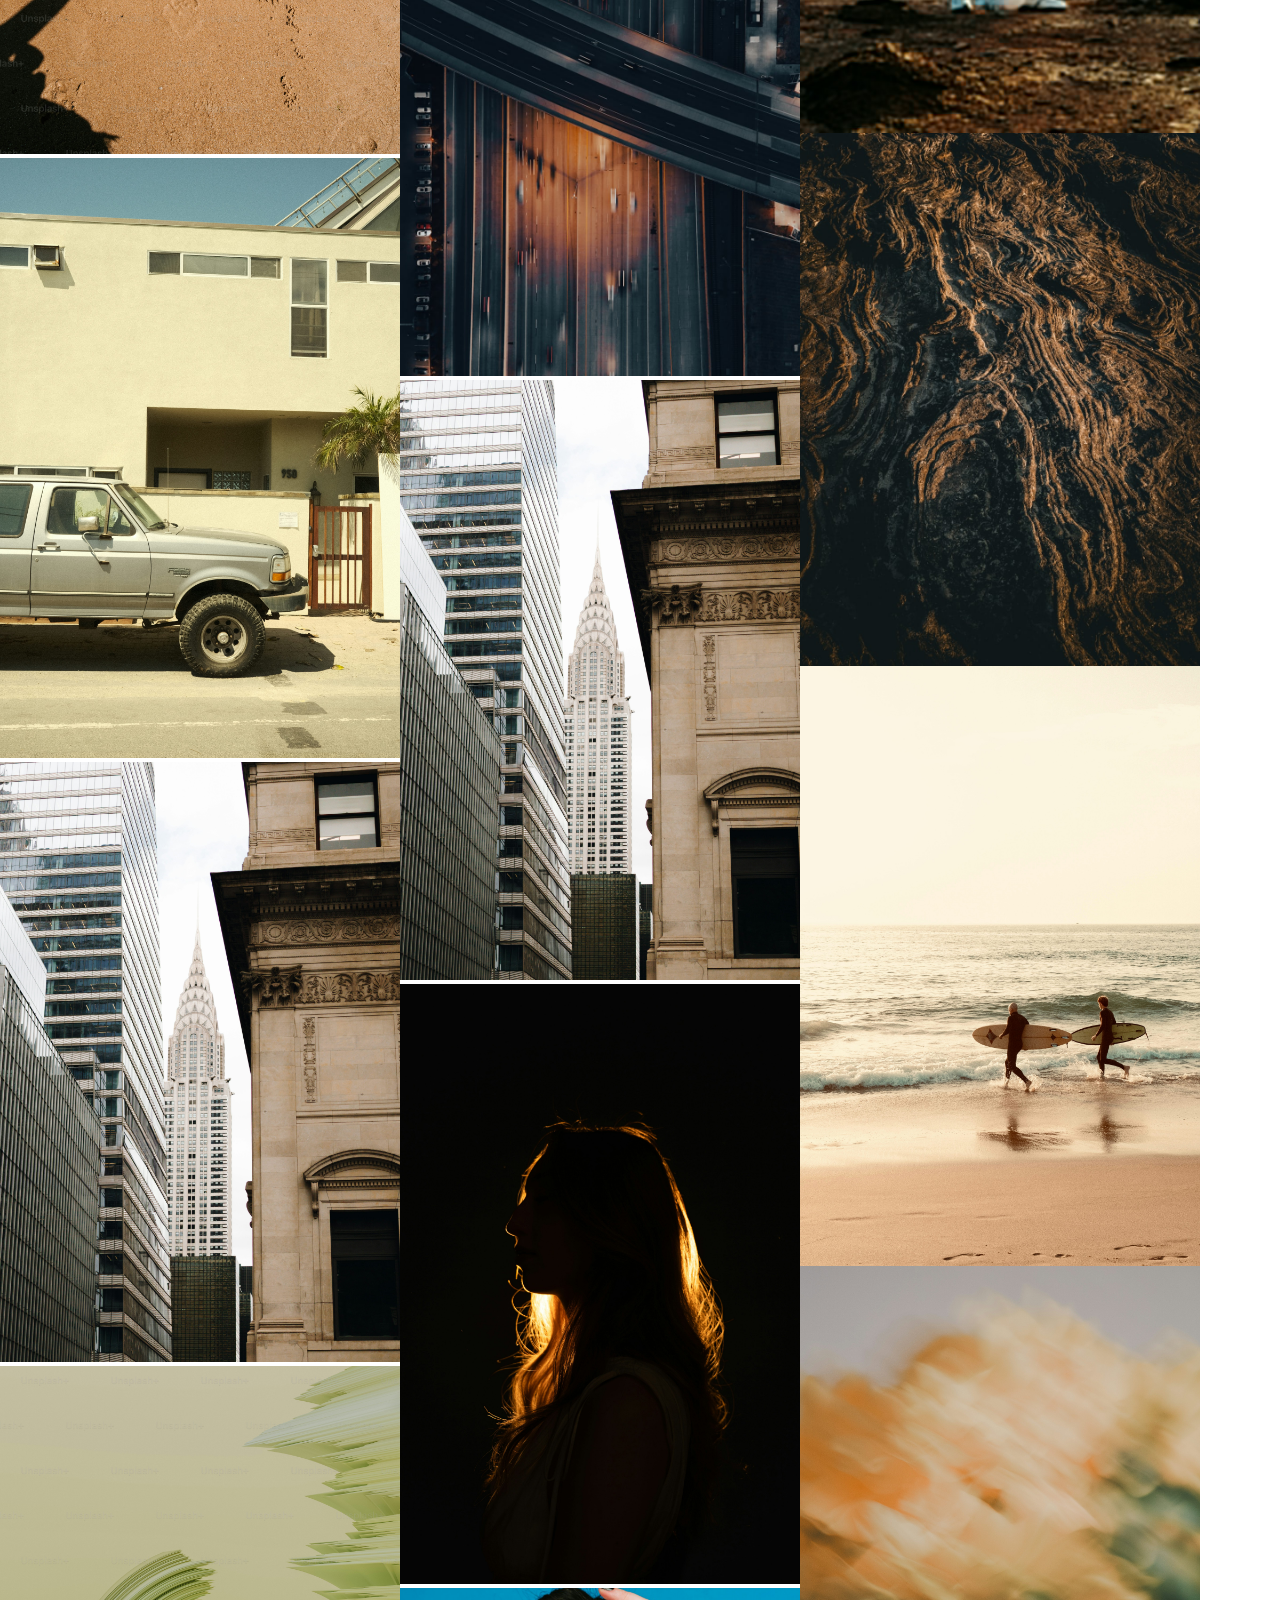
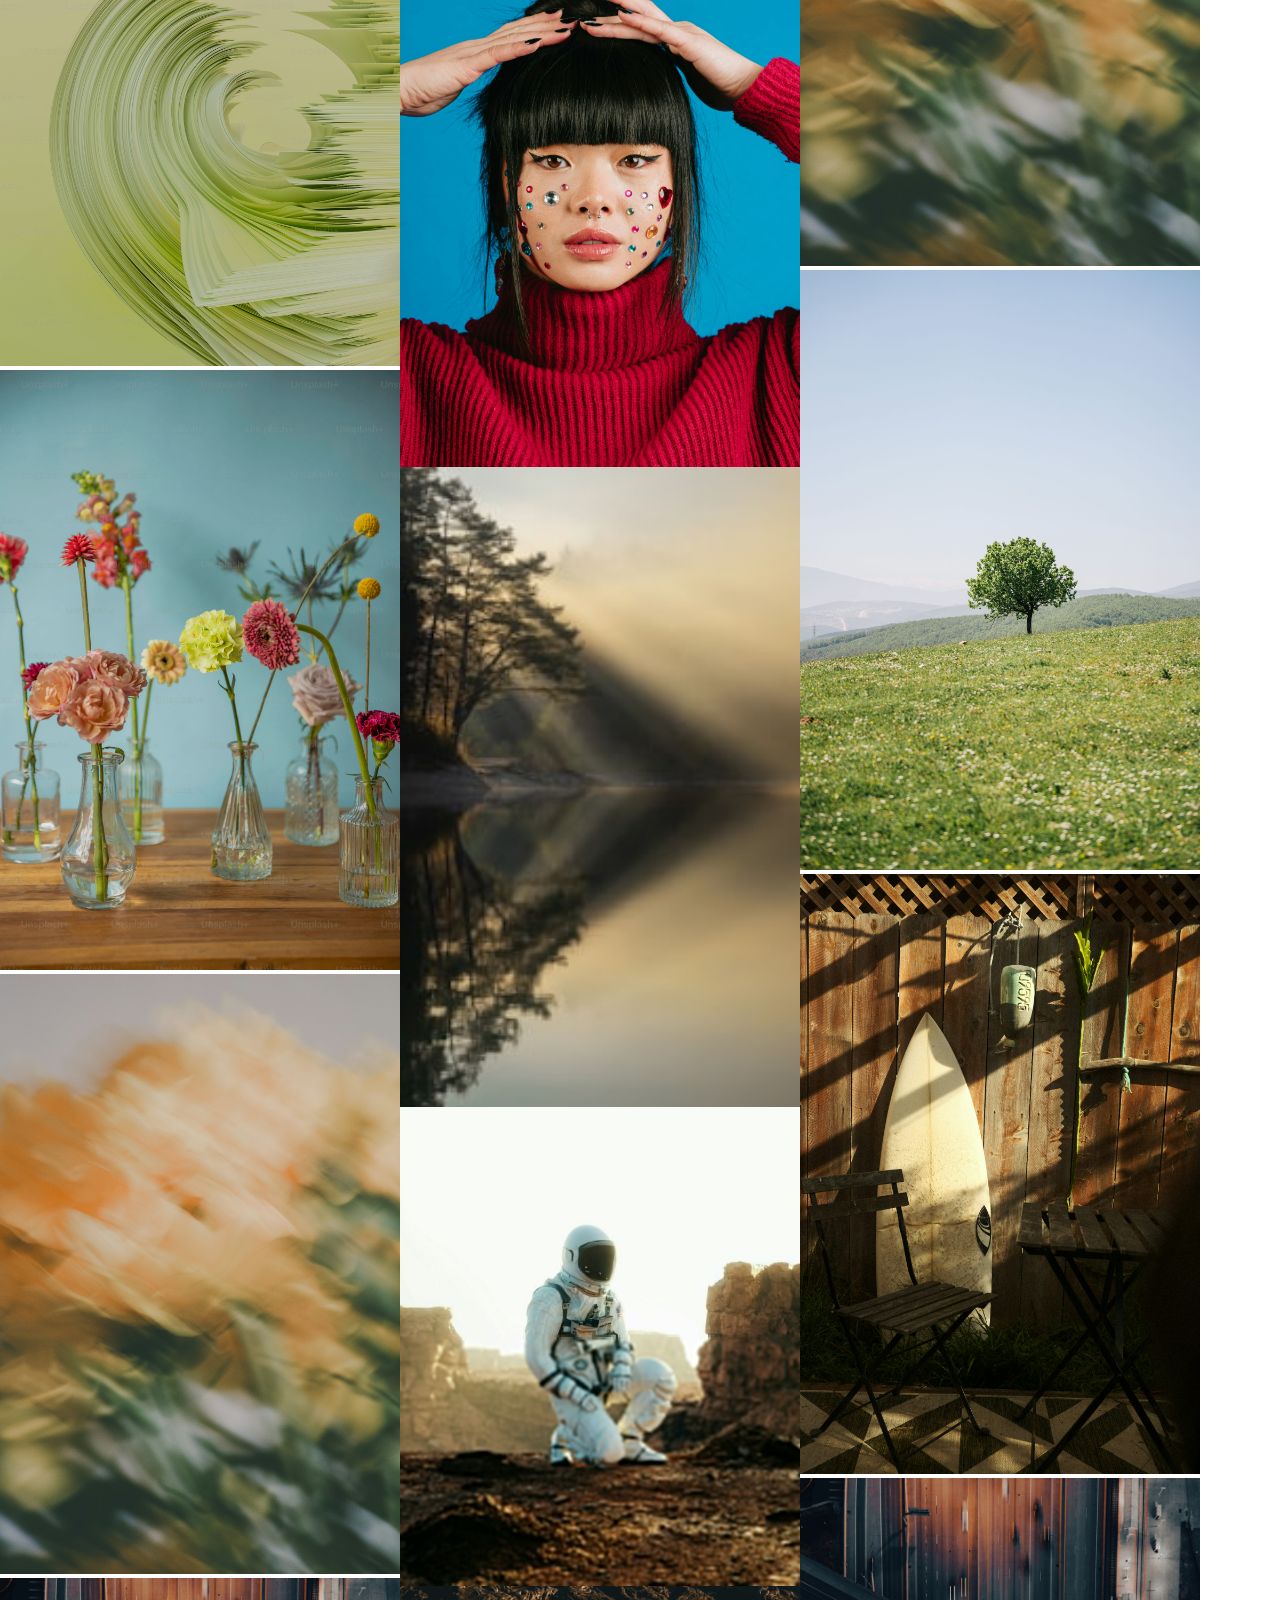
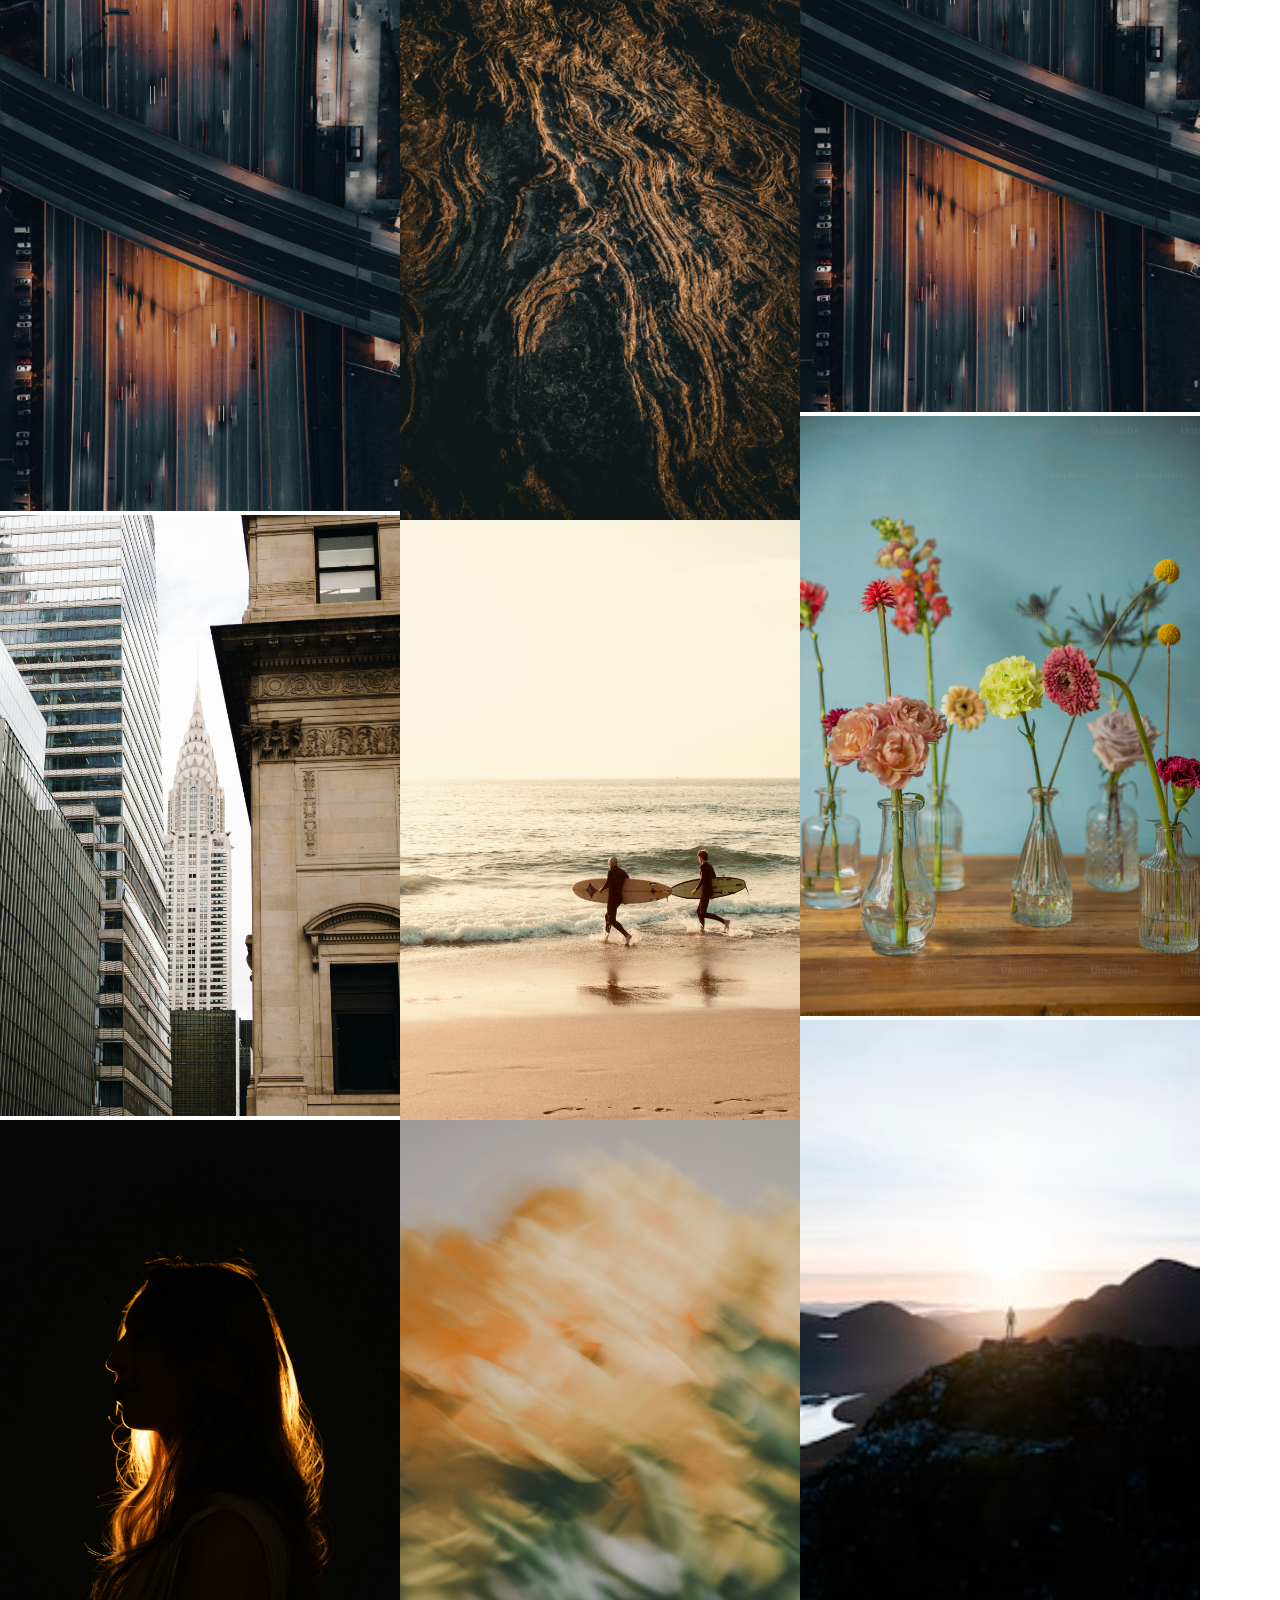
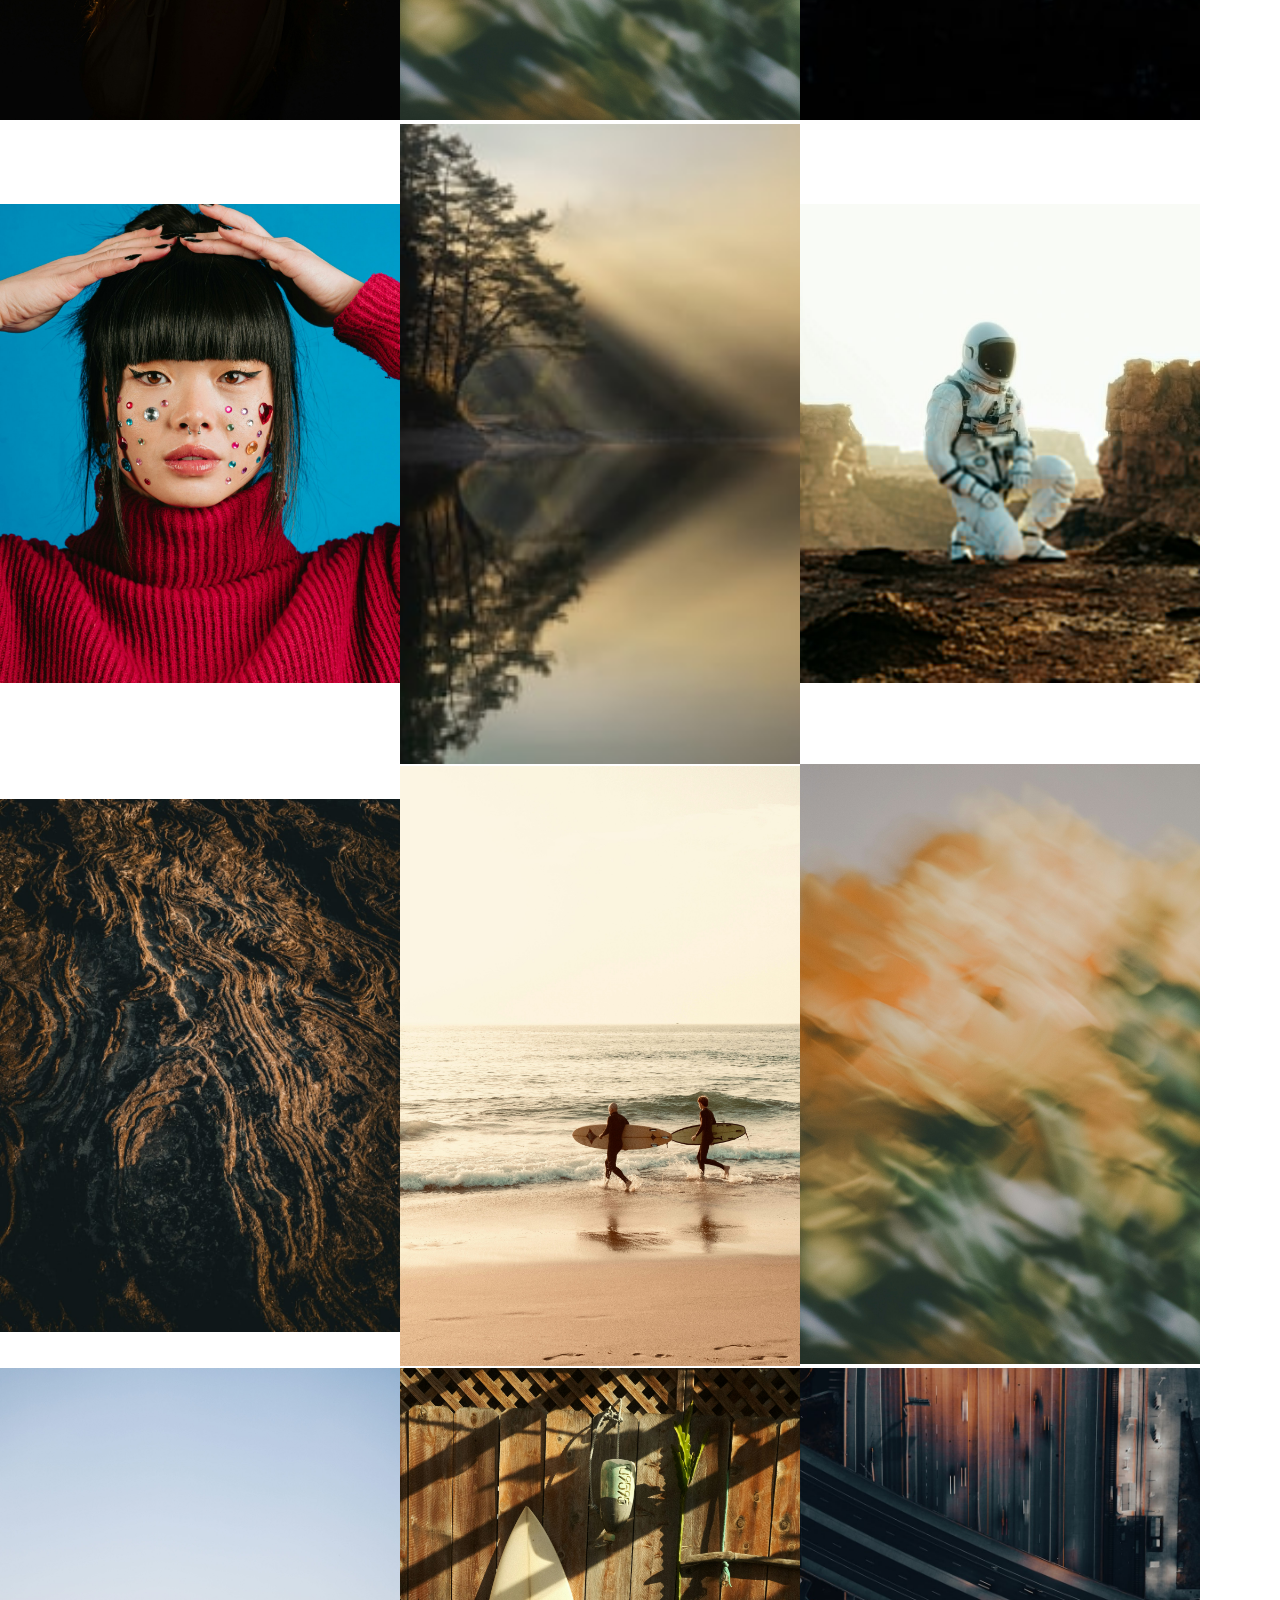
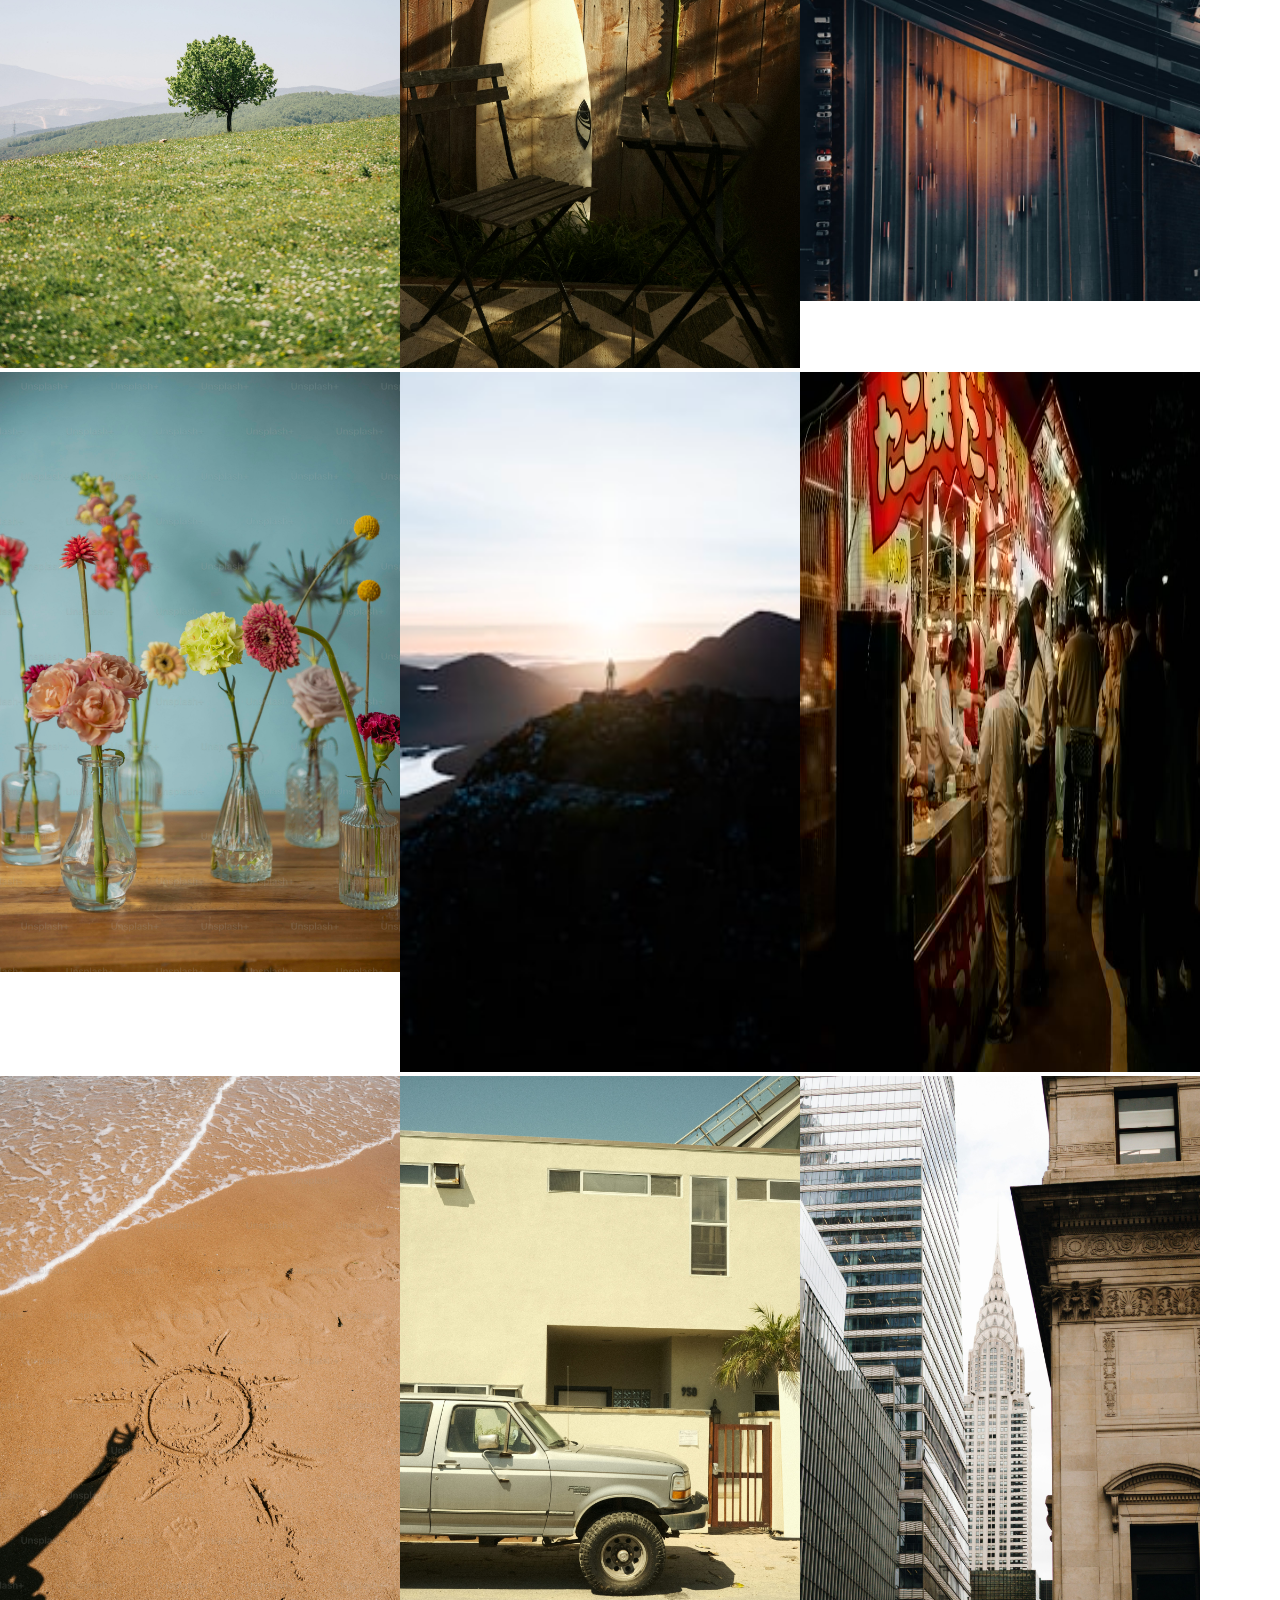
==== commit 43198a55: "first commit" ====
--- a/index.html
+++ b/index.html
@@ -16,7 +16,7 @@
 <body>
     <header>
         <nav class="nav-1">
-            <img src="./image/logo unsplashed2.png" style="width: 50px;" alt="">
+           <a href="./index.html"> <img src="./image/logo unsplashed2.png" style="width: 50px;" alt=""></a>
             <input type="text">
             <li><a href="">Explore</a></li>
             <li><a href="">Advertise</a></li>
